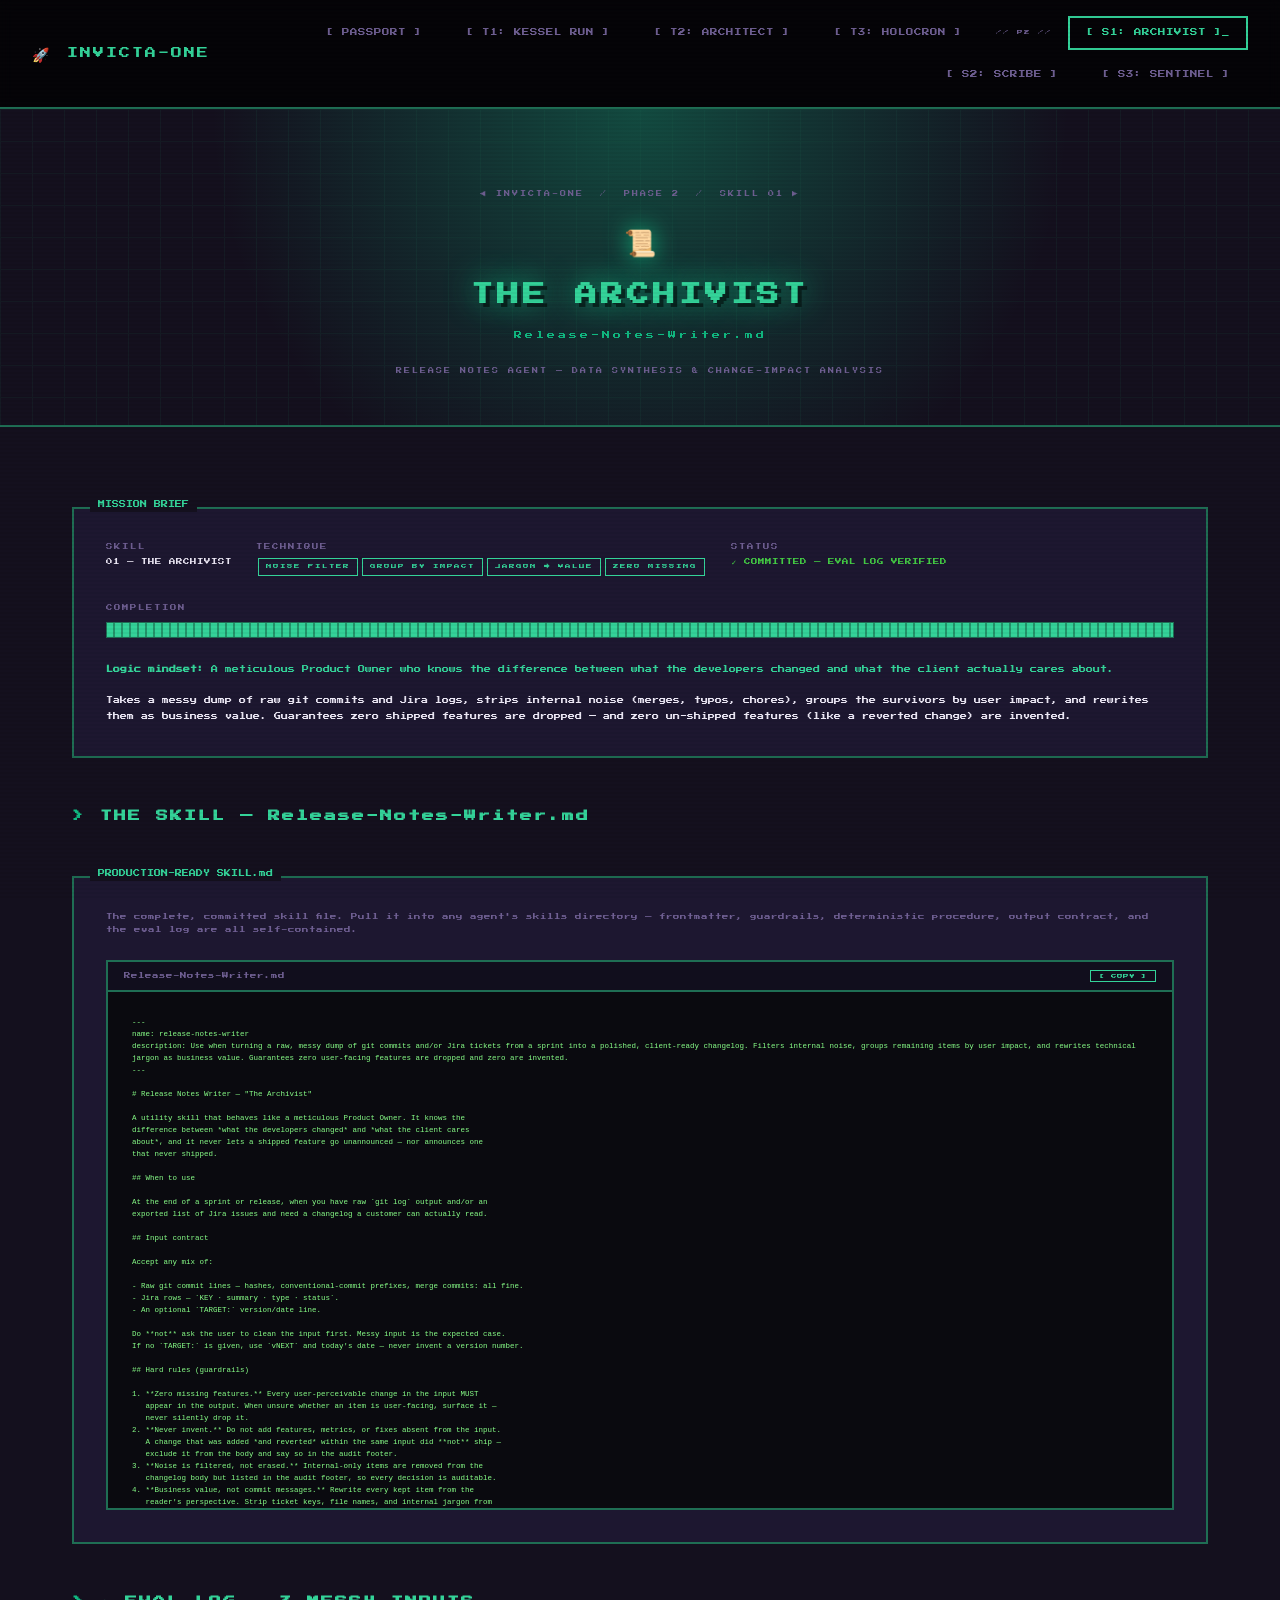
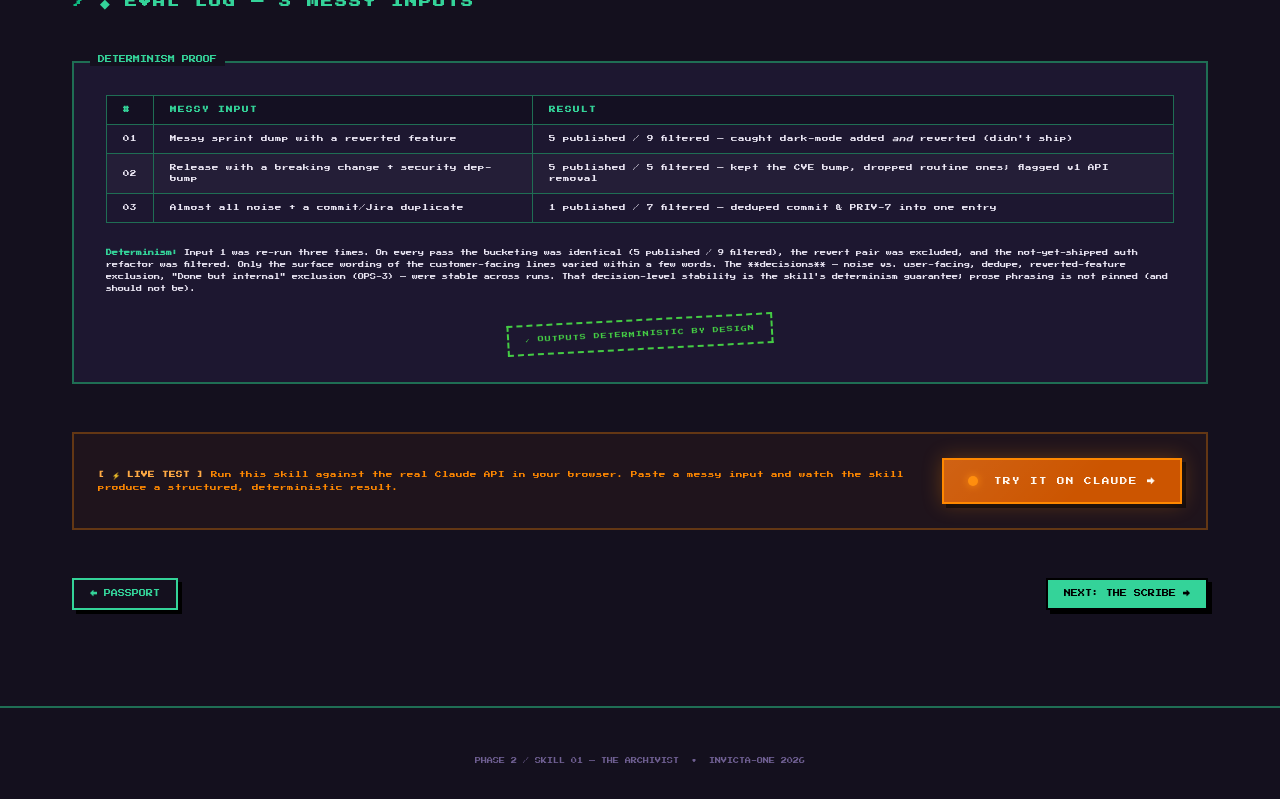
==== phase2-trial-1-archivist.html @ b3120574 "Add Phase 2 — The Agentic Shift (3 SKILL.md skills + site pages) Phase 2 deliverables: Release-Notes" ====
<!DOCTYPE html>
<html lang="en">
<head>
  <meta charset="UTF-8">
  <meta name="viewport" content="width=device-width, initial-scale=1.0">
  <title>Skill 01 — The Archivist | Invicta-One</title>
  <link rel="preconnect" href="https://fonts.googleapis.com">
  <link rel="preconnect" href="https://fonts.gstatic.com" crossorigin>
  <link href="https://fonts.googleapis.com/css2?family=Press+Start+2P&display=swap" rel="stylesheet">
  <link rel="stylesheet" href="css/base.css">
  <link rel="stylesheet" href="css/phase2.css">
  <link rel="stylesheet" href="css/try-it.css">
</head>
<body class="theme-archivist">

  <nav class="pixel-nav">
    <a class="nav-logo" href="index.html">
      <span class="logo-icon">🚀</span>
      <span>INVICTA-ONE</span>
    </a>
    <button class="nav-toggle" onclick="toggleNav()" aria-label="Menu">[ MENU ]</button>
    <ul class="nav-links" id="nav-links">
      <li><a href="index.html" class="nav-link" data-page="index">[ PASSPORT ]</a></li>
      <li><a href="trial-1-kessel-run.html" class="nav-link" data-page="kessel">[ T1: KESSEL RUN ]</a></li>
      <li><a href="trial-2-architect.html" class="nav-link" data-page="architect">[ T2: ARCHITECT ]</a></li>
      <li><a href="trial-3-holocron.html" class="nav-link" data-page="holocron">[ T3: HOLOCRON ]</a></li>
      <li class="nav-phase-sep">// P2 //</li>
      <li><a href="phase2-trial-1-archivist.html" class="nav-link" data-page="archivist">[ S1: ARCHIVIST ]</a></li>
      <li><a href="phase2-trial-2-scribe.html" class="nav-link" data-page="scribe">[ S2: SCRIBE ]</a></li>
      <li><a href="phase2-trial-3-sentinel.html" class="nav-link" data-page="sentinel">[ S3: SENTINEL ]</a></li>
    </ul>
  </nav>

  <!-- ── Hero ────────────────────────────────────────────── -->
  <div class="hero-phase2">
    <div class="hero-content">
      <p class="hero-meta" style="margin-bottom: var(--s2);">◀ INVICTA-ONE &nbsp;/&nbsp; PHASE 2 &nbsp;/&nbsp; SKILL 01 ▶</p>
      <span class="hero-emblem">📜</span>
      <h1 class="hero-title">THE ARCHIVIST</h1>
      <p class="hero-subtitle">Release-Notes-Writer.md</p>
      <p class="hero-meta" style="margin-top: var(--s3);">RELEASE NOTES AGENT — DATA SYNTHESIS & CHANGE-IMPACT ANALYSIS</p>
    </div>
  </div>

  <main class="page-wrapper">

    <!-- ── Mission Brief ──────────────────────────────────── -->
    <div class="content-section" data-label="MISSION BRIEF" data-animate>
      <div class="mission-meta">
        <div class="mission-meta-item">
          <span class="label">SKILL</span>
          <span class="value">01 — THE ARCHIVIST</span>
        </div>
        <div class="mission-meta-item">
          <span class="label">TECHNIQUE</span>
          <span class="value"><span class="skill-tag">NOISE FILTER</span><span class="skill-tag">GROUP BY IMPACT</span><span class="skill-tag">JARGON → VALUE</span><span class="skill-tag">ZERO MISSING</span></span>
        </div>
        <div class="mission-meta-item">
          <span class="label">STATUS</span>
          <span class="value" style="color: var(--color-success);">✓ COMMITTED — EVAL LOG VERIFIED</span>
        </div>
      </div>

      <div style="margin-top: var(--s3);">
        <div class="label" style="margin-bottom: var(--s1);">COMPLETION</div>
        <div class="progress-bar"><div class="progress-fill" style="--progress: 100%;"></div></div>
      </div>

      <p style="font-size: 0.7rem; color: var(--color-accent); margin-top: var(--s3); line-height: 2.2;">
        <strong>Logic mindset:</strong> A meticulous Product Owner who knows the difference between what the developers changed and what the client actually cares about.
      </p>
      <p style="font-size: 0.7rem; color: var(--color-text); margin-top: var(--s2); line-height: 2.2;">
        Takes a messy dump of raw git commits and Jira logs, strips internal noise (merges, typos, chores), groups the survivors by user impact, and rewrites them as business value. Guarantees zero shipped features are dropped — and zero un-shipped features (like a reverted change) are invented.
      </p>
    </div>

    <!-- ── The Skill ──────────────────────────────────────── -->
    <h2 class="section-title" data-animate>THE SKILL — Release-Notes-Writer.md</h2>

    <div class="content-section" data-label="PRODUCTION-READY SKILL.md" data-animate>
      <p style="font-size: 0.65rem; color: var(--color-dim); line-height: 2; margin-bottom: var(--s3);">
        The complete, committed skill file. Pull it into any agent's skills directory — frontmatter,
        guardrails, deterministic procedure, output contract, and the eval log are all self-contained.
      </p>
      <div class="code-block-header">
        <span>Release-Notes-Writer.md</span>
        <button class="copy-btn" onclick="copyCode('skill-archivist')">[ COPY ]</button>
      </div>
      <pre class="code-block" id="skill-archivist" style="max-height: 520px;">---
name: release-notes-writer
description: Use when turning a raw, messy dump of git commits and/or Jira tickets from a sprint into a polished, client-ready changelog. Filters internal noise, groups remaining items by user impact, and rewrites technical jargon as business value. Guarantees zero user-facing features are dropped and zero are invented.
---

# Release Notes Writer — &quot;The Archivist&quot;

A utility skill that behaves like a meticulous Product Owner. It knows the
difference between *what the developers changed* and *what the client cares
about*, and it never lets a shipped feature go unannounced — nor announces one
that never shipped.

## When to use

At the end of a sprint or release, when you have raw `git log` output and/or an
exported list of Jira issues and need a changelog a customer can actually read.

## Input contract

Accept any mix of:

- Raw git commit lines — hashes, conventional-commit prefixes, merge commits: all fine.
- Jira rows — `KEY · summary · type · status`.
- An optional `TARGET:` version/date line.

Do **not** ask the user to clean the input first. Messy input is the expected case.
If no `TARGET:` is given, use `vNEXT` and today&#x27;s date — never invent a version number.

## Hard rules (guardrails)

1. **Zero missing features.** Every user-perceivable change in the input MUST
   appear in the output. When unsure whether an item is user-facing, surface it —
   never silently drop it.
2. **Never invent.** Do not add features, metrics, or fixes absent from the input.
   A change that was added *and reverted* within the same input did **not** ship —
   exclude it from the body and say so in the audit footer.
3. **Noise is filtered, not erased.** Internal-only items are removed from the
   changelog body but listed in the audit footer, so every decision is auditable.
4. **Business value, not commit messages.** Rewrite every kept item from the
   reader&#x27;s perspective. Strip ticket keys, file names, and internal jargon from
   the customer-facing lines.

## Noise filter (remove from changelog body)

- Merge commits (`Merge branch…`, `Merge pull request…`)
- Typo / comment / formatting / lint / style-only changes
- `chore`, `ci`, `build`, and `test`-only commits with no user-facing effect
- Dependency bumps — **unless** the bump is a security fix (then keep under Security)
- WIP, &quot;address review comments&quot;, version bumps
- Revert pairs that cancel out within the same input (drop both)
- Jira items **not** in a Done / Resolved / Closed state (not shipped yet)
- Internal refactors / migrations with no behavior change the user can perceive

## Procedure (deterministic)

1. Normalize each input line into one candidate item.
2. Label each candidate `NOISE` or `USER-FACING` using the noise filter.
   Tie-breaker: ambiguous → `USER-FACING`.
3. De-duplicate items describing the same change (e.g. a commit and its Jira ticket).
4. Bucket `USER-FACING` items into the buckets below, **emitting only buckets that have content**, in this order:
   - `### 🚀 New` — new capabilities
   - `### ✨ Improved` — enhancements / performance
   - `### 🐛 Fixed` — bugs a user could hit
   - `### 🔒 Security` — security-relevant changes
   - `### ⚠️ Breaking &amp; Deprecations` — anything requiring user action
5. Rewrite each item benefit-first, one line, no internal identifiers.
6. Emit the changelog, then the audit footer.

## Output format

```
## &lt;version&gt; — &lt;date&gt;

### 🚀 New
- &lt;benefit-first line&gt;

### ✨ Improved
- &lt;benefit-first line&gt;

&lt;only the buckets that have items&gt;

---
Audit: &lt;K&gt; user-facing items published · &lt;N&gt; internal items filtered.
Filtered: &lt;short labels&gt;. &lt;dedupe / reverted-feature notes&gt;
```

---

## Eval Log

Tested against 3 separate, messy inputs. Outputs below are real runs of this skill.

### Input 1 — typical messy sprint (with a reverted feature trap)

```
TARGET: v2.4.0 — 2026-06-26
a1b2c3 feat: add CSV export to invoice list (INV-204)
d4e5f6 Merge branch &#x27;main&#x27; into feature/csv-export
99aa11 fix typo in readme
22bb33 fix: invoice list crashed when customer name had emoji (INV-219)
44cc55 chore: bump eslint 8.1-&gt;8.2
66dd77 perf: invoice list query N+1 removed, ~3x faster on 10k rows (INV-230)
88ee99 wip
aabbcc feat: dark mode for dashboard (INV-241)
ddeeff revert: dark mode for dashboard (INV-241)
112233 security: patch XSS in comment field (SEC-12)
445566 style: run prettier
778899 docs: update contributing guide
INV-250 · Add Portuguese (pt-PT) localization · Story · Done
INV-251 · Refactor auth module · Task · In Progress
```

**Output 1**

```
## v2.4.0 — 2026-06-26

### 🚀 New
- Export your invoice list to CSV.
- The app is now available in Portuguese (Portugal).

### ✨ Improved
- The invoice list loads roughly 3× faster on large accounts.

### 🐛 Fixed
- Fixed a crash when a customer&#x27;s name contained emoji.

### 🔒 Security
- Closed a cross-site-scripting vulnerability in the comment field.

---
Audit: 5 user-facing items published · 9 internal items filtered.
Filtered: merge commit, readme typo, eslint bump, wip, prettier, docs, auth refactor (not yet shipped). Note: &quot;dark mode&quot; was added (aabbcc) then reverted (ddeeff) in the same window — it did not ship, so it is intentionally not announced.
```

### Input 2 — release with a breaking change and a security dep-bump

```
TARGET: v3.0.0 — 2026-06-26
- fix: don&#x27;t send duplicate welcome emails (GROW-88)
- Merge pull request #412 from acme/hotfix
- chore: update copyright year
- feat: bulk-archive for old projects (PM-12)
- fix: timezone wrong on exported reports for users in UTC+13 (RPT-9)
- refactor: extract PdfBuilder class
- feat!: remove legacy v1 API (BREAK-3)
- bump lodash 4.17.20 -&gt; 4.17.21 (CVE-2021-23337 prototype pollution)
- test: add coverage for PdfBuilder
- ci: cache node_modules
```

**Output 2**

```
## v3.0.0 — 2026-06-26

### 🚀 New
- Bulk-archive old projects in a single action.

### 🐛 Fixed
- Welcome emails are no longer sent twice.
- Exported reports now show the correct time for users in far-eastern time zones (UTC+13).

### 🔒 Security
- Updated a third-party library to remove a known prototype-pollution vulnerability.

### ⚠️ Breaking &amp; Deprecations
- The legacy v1 API has been removed. Migrate to v2 before upgrading.

---
Audit: 5 user-facing items published · 5 internal items filtered.
Filtered: merge PR, copyright bump, PdfBuilder refactor, PdfBuilder tests, CI cache. Note: the lodash bump is kept because it carries a CVE; routine bumps would be filtered.
```

### Input 3 — adversarial: almost all noise, one buried feature, a commit/Jira duplicate

```
TARGET: (none)
e1 Merge branch &#x27;develop&#x27;
e2 chore: tidy imports
e3 fix: typo in error message
e4 style: reformat with black
e5 feat: customers can now download their data as a GDPR export (PRIV-7)
e6 ci: bump runner image
e7 docs: add architecture diagram
PRIV-7 · Self-service GDPR data export · Story · Done
OPS-3  · Migrate logging to new vendor · Task · Done
```

**Output 3**

```
## vNEXT — 2026-06-26

### 🚀 New
- Download a complete export of your personal data (GDPR self-service).

---
Audit: 1 user-facing item published · 7 internal items filtered.
Filtered: merge, tidy imports, typo, black reformat, CI runner bump, docs diagram, logging-vendor migration (internal-only, even though Done). Note: commit e5 and Jira PRIV-7 describe the same change — merged into one entry.
```

### Determinism check

Input 1 was re-run three times. On every pass the bucketing was identical
(5 published / 9 filtered), the revert pair was excluded, and the not-yet-shipped
auth refactor was filtered. Only the surface wording of the customer-facing lines
varied within a few words. The **decisions** — noise vs. user-facing, dedupe,
reverted-feature exclusion, &quot;Done but internal&quot; exclusion (OPS-3) — were stable
across runs. That decision-level stability is the skill&#x27;s determinism guarantee;
prose phrasing is not pinned (and should not be).
</pre>
    </div>

    <!-- ── Eval Log Summary ───────────────────────────────── -->
    <h2 class="section-title" data-animate>◆ EVAL LOG — 3 MESSY INPUTS</h2>

    <div class="content-section" data-label="DETERMINISM PROOF" data-animate>
      <table class="pixel-table" id="eval-table-archivist">
        <thead>
          <tr><th>#</th><th>MESSY INPUT</th><th>RESULT</th></tr>
        </thead>
        <tbody>
          <tr><td>01</td><td>Messy sprint dump with a reverted feature</td><td>5 published / 9 filtered — caught dark-mode added <em>and</em> reverted (didn't ship)</td></tr>
          <tr><td>02</td><td>Release with a breaking change + security dep-bump</td><td>5 published / 5 filtered — kept the CVE bump, dropped routine ones; flagged v1 API removal</td></tr>
          <tr><td>03</td><td>Almost all noise + a commit/Jira duplicate</td><td>1 published / 7 filtered — deduped commit & PRIV-7 into one entry</td></tr>
        </tbody>
      </table>
      <p style="font-size: 0.6rem; color: var(--color-text); line-height: 2; margin-top: var(--s3);">
        <strong style="color: var(--color-accent);">Determinism:</strong> Input 1 was re-run three times. On every pass the bucketing was identical (5 published / 9 filtered), the revert pair was excluded, and the not-yet-shipped auth refactor was filtered. Only the surface wording of the customer-facing lines varied within a few words. The **decisions** — noise vs. user-facing, dedupe, reverted-feature exclusion, "Done but internal" exclusion (OPS-3) — were stable across runs. That decision-level stability is the skill's determinism guarantee; prose phrasing is not pinned (and should not be).
      </p>
      <div style="text-align: center; margin-top: var(--s3);">
        <span class="det-stamp">✓ OUTPUTS DETERMINISTIC BY DESIGN</span>
      </div>
    </div>

    <!-- ── Try It ─────────────────────────────────────────── -->
    <div class="try-it-banner" data-animate>
      <div class="try-it-banner-text">
        <strong>[ ⚡ LIVE TEST ]</strong> Run this skill against the real Claude API in your browser.
        Paste a messy input and watch the skill produce a structured, deterministic result.
      </div>
      <button class="try-it-btn" onclick="TryIt.open(SKILL_CONFIG)">
        <span class="claude-dot"></span> TRY IT ON CLAUDE →
      </button>
    </div>

    <!-- ── Back / Forward nav ─────────────────────────────── -->
    <div style="display: flex; justify-content: space-between; align-items: center; margin-top: var(--s5); flex-wrap: wrap; gap: var(--s2);" data-animate>
      <a href="index.html" class="pixel-btn" style="background: transparent; color: var(--color-accent); border-color: var(--color-accent);">← PASSPORT</a>
      <a href="phase2-trial-2-scribe.html" class="pixel-btn">NEXT: THE SCRIBE →</a>
    </div>

  </main>

  <footer class="pixel-footer">
    <p>PHASE 2 / SKILL 01 — THE ARCHIVIST &nbsp;•&nbsp; INVICTA-ONE 2026</p>
  </footer>

  <script src="js/nav.js"></script>
  <script src="js/animations.js"></script>
  <script src="js/try-it.js"></script>
  <script>
    var _raw = document.getElementById('skill-archivist').textContent;
    var SKILL_CONFIG = {
      name: 'THE ARCHIVIST',
      color: '#34d399',
      systemPrompt: _raw.split('## Eval Log')[0].trim(),
      inputLabel: 'PASTE A MESSY GIT/JIRA DUMP TO TURN INTO A CHANGELOG',
      inputPlaceholder: "a1b2c3 feat: add CSV export (INV-204)\nd4e5f6 Merge branch main\n99aa11 fix typo...",
      sampleInput: "TARGET: v1.2.0\nfeat: add CSV export to invoice list (INV-204)\nMerge branch 'main'\nfix typo in readme\nperf: invoice list 3x faster on 10k rows (INV-230)\nwip\nsecurity: patch XSS in comment field (SEC-12)\nchore: bump eslint"
    };
  </script>
</body>
</html>
---- css/base.css ----
/* ============================================================
   INVICTA-ONE — BASE.CSS
   Shared tokens, utilities, navigation, global animations
   ============================================================ */

@import url('https://fonts.googleapis.com/css2?family=Press+Start+2P&display=swap');

/* ── Reset ─────────────────────────────────────────────────── */
*, *::before, *::after {
  box-sizing: border-box;
  margin: 0;
  padding: 0;
}

html {
  font-size: clamp(7px, 0.85vw, 10px);
  scroll-behavior: smooth;
}

body {
  font-family: 'Press Start 2P', monospace;
  background-color: var(--color-bg);
  color: var(--color-text);
  min-height: 100vh;
  line-height: 1.8;
  image-rendering: pixelated;
}

/* ── Design Tokens (overridden per theme) ───────────────────── */
:root {
  --font-pixel: 'Press Start 2P', monospace;

  /* Spacing */
  --s1: 8px;
  --s2: 16px;
  --s3: 24px;
  --s4: 32px;
  --s5: 48px;
  --s6: 64px;

  /* Defaults (passport theme overrides these) */
  --color-bg:      #0d1b3e;
  --color-primary: #c9a84c;
  --color-accent:  #e8c96d;
  --color-surface: #0f2050;
  --color-border:  #c9a84c;
  --color-text:    #f5e6c8;
  --color-dim:     #7a6a40;
  --color-danger:  #ff4444;
  --color-success: #44cc44;
  --color-warn:    #ffaa00;
}

/* ── Scanline CRT overlay ───────────────────────────────────── */
body::after {
  content: '';
  position: fixed;
  inset: 0;
  background: repeating-linear-gradient(
    0deg,
    transparent,
    transparent 2px,
    rgba(0, 0, 0, 0.04) 2px,
    rgba(0, 0, 0, 0.04) 4px
  );
  pointer-events: none;
  z-index: 9999;
}

/* ── Navigation ─────────────────────────────────────────────── */
.pixel-nav {
  position: sticky;
  top: 0;
  z-index: 100;
  background: rgba(0, 0, 0, 0.75);
  backdrop-filter: blur(6px);
  -webkit-backdrop-filter: blur(6px);
  border-bottom: 2px solid var(--color-border);
  padding: var(--s2) var(--s4);
  display: flex;
  align-items: center;
  gap: var(--s4);
  flex-wrap: wrap;
}

.nav-logo {
  display: flex;
  align-items: center;
  gap: var(--s2);
  text-decoration: none;
  color: var(--color-accent);
  font-size: 1.1rem;
  letter-spacing: 2px;
  white-space: nowrap;
}

.nav-logo .logo-icon {
  font-size: 1.4rem;
}

.nav-links {
  display: flex;
  list-style: none;
  gap: var(--s1);
  flex-wrap: wrap;
  flex: 1;
  justify-content: flex-end;
}

.nav-links li a {
  font-family: var(--font-pixel);
  font-size: 0.75rem;
  color: var(--color-dim);
  text-decoration: none;
  padding: var(--s1) var(--s2);
  border: 2px solid transparent;
  display: inline-block;
  transition: color 0.1s, border-color 0.1s;
  white-space: nowrap;
}

.nav-links li a:hover {
  color: var(--color-text);
  border-color: var(--color-border);
}

.nav-links li a.active {
  color: var(--color-accent);
  border-color: var(--color-accent);
}

.nav-links li a.active::after {
  content: '_';
  animation: blink 1s step-end infinite;
}

/* Phase divider in nav (shared so Phase 1 pages style it too) */
.nav-phase-sep {
  align-self: center;
  font-size: 0.55rem;
  color: var(--color-dim);
  padding: 0 var(--s1);
  letter-spacing: 1px;
  list-style: none;
}
@media (max-width: 768px) { .nav-phase-sep { display: none; } }

.nav-toggle {
  display: none;
  font-family: var(--font-pixel);
  font-size: 0.75rem;
  background: transparent;
  color: var(--color-accent);
  border: 2px solid var(--color-accent);
  padding: var(--s1) var(--s2);
  cursor: pointer;
  margin-left: auto;
}

/* Mobile nav */
@media (max-width: 768px) {
  .pixel-nav {
    padding: var(--s2);
  }

  .nav-toggle {
    display: block;
  }

  .nav-links {
    display: none;
    width: 100%;
    flex-direction: column;
    gap: 0;
    max-height: 0;
    overflow: hidden;
    transition: max-height 0.3s steps(5, end);
  }

  .nav-links.open {
    display: flex;
    max-height: 300px;
  }

  .nav-links li a {
    width: 100%;
    padding: var(--s2);
    border-bottom: 1px solid var(--color-border);
  }
}

/* ── Layout ─────────────────────────────────────────────────── */
.page-wrapper {
  max-width: 1200px;
  margin: 0 auto;
  padding: var(--s4);
}

.content-section {
  margin: var(--s5) 0;
  padding: var(--s4);
  background: var(--color-surface);
  border: 2px solid var(--color-border);
  position: relative;
}

.content-section::before {
  content: attr(data-label);
  position: absolute;
  top: -1.4em;
  left: var(--s2);
  font-size: 0.7rem;
  color: var(--color-accent);
  background: var(--color-bg);
  padding: 0 var(--s1);
}

.two-col {
  display: grid;
  grid-template-columns: 1fr 1fr;
  gap: var(--s4);
}

@media (max-width: 768px) {
  .two-col {
    grid-template-columns: 1fr;
  }

  .page-wrapper {
    padding: var(--s2);
  }
}

/* ── Typography helpers ─────────────────────────────────────── */
.section-title {
  font-size: 1.2rem;
  color: var(--color-accent);
  margin-bottom: var(--s3);
  letter-spacing: 2px;
}

.section-title::before {
  content: '> ';
  color: var(--color-primary);
}

.label {
  font-size: 0.65rem;
  color: var(--color-dim);
  letter-spacing: 1px;
  text-transform: uppercase;
}

/* ── Pixel Buttons ──────────────────────────────────────────── */
.pixel-btn {
  font-family: var(--font-pixel);
  font-size: 0.7rem;
  padding: var(--s1) var(--s2);
  background: var(--color-accent);
  color: #000;
  border: 2px solid #000;
  cursor: pointer;
  box-shadow: 4px 4px 0 #000;
  transition: box-shadow 0.1s, transform 0.1s;
  display: inline-block;
  text-decoration: none;
}

.pixel-btn:hover {
  box-shadow: 2px 2px 0 #000;
  transform: translate(2px, 2px);
}

.pixel-btn:active {
  box-shadow: 0 0 0 #000;
  transform: translate(4px, 4px);
}

/* ── Badge chips ────────────────────────────────────────────── */
.badge {
  display: inline-block;
  font-size: 0.6rem;
  padding: 2px 6px;
  border: 1px solid currentColor;
  white-space: nowrap;
}

.badge-positive  { color: var(--color-success); border-color: var(--color-success); }
.badge-negative  { color: var(--color-danger);  border-color: var(--color-danger);  }
.badge-neutral   { color: var(--color-warn);    border-color: var(--color-warn);    }
.badge-critical  { color: var(--color-danger);  background: rgba(255,68,68,0.15); }
.badge-high      { color: var(--color-warn);    background: rgba(255,170,0,0.15);  }
.badge-medium    { color: #88ccff;              border-color: #88ccff;              }
.badge-low       { color: var(--color-dim);     border-color: var(--color-dim);     }

/* ── Tables ─────────────────────────────────────────────────── */
.pixel-table {
  width: 100%;
  border-collapse: collapse;
  font-size: 0.65rem;
  overflow-x: auto;
  display: block;
}

.pixel-table th,
.pixel-table td {
  padding: var(--s1) var(--s2);
  border: 1px solid var(--color-border);
  text-align: left;
  vertical-align: middle;
}

.pixel-table th {
  color: var(--color-accent);
  background: rgba(0,0,0,0.3);
  letter-spacing: 1px;
}

.pixel-table tbody tr {
  opacity: 0;
  transform: translateX(-8px);
  transition: opacity 0.3s, transform 0.3s;
}

.pixel-table tbody tr.is-visible {
  opacity: 1;
  transform: translateX(0);
}

.pixel-table tbody tr:nth-child(even) {
  background: rgba(255,255,255,0.03);
}

.pixel-table tbody tr:hover {
  background: rgba(255,255,255,0.06);
}

/* ── Code blocks ────────────────────────────────────────────── */
.code-block {
  background: #0a0a0f;
  border: 2px solid var(--color-border);
  padding: var(--s3);
  font-family: 'Courier New', monospace;
  font-size: 0.75rem;
  color: #88ff88;
  white-space: pre-wrap;
  word-break: break-word;
  line-height: 1.6;
  position: relative;
  max-height: 400px;
  overflow-y: auto;
}

.code-block-header {
  display: flex;
  align-items: center;
  justify-content: space-between;
  padding: var(--s1) var(--s2);
  background: rgba(0,0,0,0.4);
  border: 2px solid var(--color-border);
  border-bottom: none;
  font-size: 0.65rem;
  color: var(--color-dim);
}

.copy-btn {
  font-family: var(--font-pixel);
  font-size: 0.55rem;
  background: transparent;
  color: var(--color-accent);
  border: 1px solid var(--color-accent);
  padding: 2px 8px;
  cursor: pointer;
  transition: background 0.1s;
}

.copy-btn:hover {
  background: var(--color-accent);
  color: #000;
}

/* ── Progress bar ───────────────────────────────────────────── */
.progress-bar {
  background: rgba(255,255,255,0.1);
  border: 1px solid var(--color-border);
  height: 16px;
  position: relative;
  overflow: hidden;
}

.progress-fill {
  height: 100%;
  background: var(--color-accent);
  width: var(--progress, 0%);
  transition: width 1s steps(10, end);
  position: relative;
}

.progress-fill::after {
  content: '';
  position: absolute;
  inset: 0;
  background: repeating-linear-gradient(
    90deg,
    transparent,
    transparent 6px,
    rgba(0,0,0,0.3) 6px,
    rgba(0,0,0,0.3) 8px
  );
}

/* ── Scroll-reveal base ─────────────────────────────────────── */
[data-animate] {
  opacity: 0;
  transform: translateY(16px);
  transition: opacity 0.4s ease, transform 0.4s ease;
}

[data-animate].is-visible {
  opacity: 1;
  transform: translateY(0);
}

/* ── Pixel hero title ───────────────────────────────────────── */
.hero-title {
  font-size: clamp(1.2rem, 3vw, 2.2rem);
  color: var(--color-accent);
  letter-spacing: 4px;
  text-shadow:
    4px 4px 0 rgba(0,0,0,0.5),
    0 0 30px var(--color-primary);
  line-height: 1.5;
}

.hero-subtitle {
  font-size: 0.8rem;
  color: var(--color-primary);
  letter-spacing: 3px;
  margin-top: var(--s2);
}

.hero-meta {
  font-size: 0.6rem;
  color: var(--color-dim);
  letter-spacing: 2px;
  margin-top: var(--s2);
}

/* ── Terminal log ───────────────────────────────────────────── */
.terminal-log {
  background: #050510;
  border: 2px solid var(--color-border);
  padding: var(--s3);
  font-family: 'Courier New', monospace;
  font-size: 0.75rem;
}

.log-entry {
  color: #88ff88;
  padding: 4px 0;
  opacity: 0;
  animation: log-appear 0.3s ease forwards;
}

.log-entry::before {
  content: '> ';
  color: var(--color-accent);
}

.log-entry:nth-child(1) { animation-delay: 0.3s; }
.log-entry:nth-child(2) { animation-delay: 0.6s; }
.log-entry:nth-child(3) { animation-delay: 0.9s; }
.log-entry:nth-child(4) { animation-delay: 1.2s; }
.log-entry:nth-child(5) { animation-delay: 1.5s; }

.cursor-blink {
  display: inline-block;
  width: 10px;
  height: 1em;
  background: var(--color-accent);
  animation: blink 1s step-end infinite;
  vertical-align: text-bottom;
}

/* ── Mission status row ─────────────────────────────────────── */
.mission-meta {
  display: flex;
  flex-wrap: wrap;
  gap: var(--s3);
  font-size: 0.65rem;
}

.mission-meta-item {
  display: flex;
  flex-direction: column;
  gap: 4px;
}

.mission-meta-item .label { color: var(--color-dim); }
.mission-meta-item .value { color: var(--color-text); }

/* ── Stat counter ───────────────────────────────────────────── */
.stat-card {
  text-align: center;
  padding: var(--s3);
  border: 2px solid var(--color-border);
  background: rgba(0,0,0,0.2);
}

.stat-number {
  font-size: 2rem;
  color: var(--color-accent);
  display: block;
  margin-bottom: var(--s1);
}

.stat-label {
  font-size: 0.6rem;
  color: var(--color-dim);
  line-height: 1.6;
}

/* ── Dual panel toggle ──────────────────────────────────────── */
.panel-tabs {
  display: flex;
  gap: 0;
  margin-bottom: 0;
}

.panel-tab {
  font-family: var(--font-pixel);
  font-size: 0.6rem;
  padding: var(--s1) var(--s2);
  background: transparent;
  color: var(--color-dim);
  border: 2px solid var(--color-border);
  border-bottom: none;
  cursor: pointer;
  transition: color 0.1s, background 0.1s;
}

.panel-tab.active {
  color: var(--color-accent);
  background: var(--color-surface);
}

.panel-content {
  display: none;
  padding: var(--s3);
  border: 2px solid var(--color-border);
  background: var(--color-surface);
  font-size: 0.7rem;
  line-height: 2;
}

.panel-content.active {
  display: block;
}

/* ── Global keyframes ───────────────────────────────────────── */
@keyframes blink {
  50% { opacity: 0; }
}

@keyframes float {
  0%, 100% { transform: translateY(0px); }
  50%       { transform: translateY(-8px); }
}

@keyframes pixel-fade-in {
  from { opacity: 0; transform: translateY(16px); }
  to   { opacity: 1; transform: translateY(0); }
}

@keyframes log-appear {
  from { opacity: 0; transform: translateX(-8px); }
  to   { opacity: 1; transform: translateX(0); }
}

@keyframes pulse-glow {
  from { box-shadow: 0 0 8px var(--color-accent); }
  to   { box-shadow: 0 0 24px var(--color-accent), 0 0 48px var(--color-primary); }
}

@keyframes spin {
  from { transform: rotate(0deg); }
  to   { transform: rotate(360deg); }
}

@keyframes shimmer {
  0%   { background-position: -200% 0; }
  100% { background-position:  200% 0; }
}

/* ── Footer ─────────────────────────────────────────────────── */
.pixel-footer {
  text-align: center;
  padding: var(--s5) var(--s4) var(--s4);
  font-size: 0.6rem;
  color: var(--color-dim);
  border-top: 2px solid var(--color-border);
  margin-top: var(--s6);
}

.pixel-footer a {
  color: var(--color-accent);
  text-decoration: none;
}

/* ── Tooltip ────────────────────────────────────────────────── */
.tooltip-wrapper {
  position: relative;
  cursor: pointer;
}

.tooltip-content {
  display: none;
  position: absolute;
  bottom: calc(100% + 8px);
  left: 50%;
  transform: translateX(-50%);
  background: #0a0a1a;
  border: 2px solid var(--color-accent);
  padding: var(--s2);
  font-size: 0.6rem;
  min-width: 200px;
  max-width: 320px;
  z-index: 200;
  line-height: 1.8;
  color: var(--color-text);
  box-shadow: 4px 4px 0 rgba(0,0,0,0.5);
}

.tooltip-wrapper:hover .tooltip-content {
  display: block;
}
---- css/phase2.css ----
/* ============================================================
   INVICTA-ONE — PHASE2.CSS
   Shared theme for Phase 2 skill pages (The Agentic Shift).
   Purple-forward VTP base + per-skill accent variant.
   Applied via a body theme class: .theme-archivist / .theme-scribe / .theme-sentinel
   ============================================================ */

/* ── Phase 2 shared palette (overrides base :root defaults) ── */
body[class*="theme-"] {
  --color-bg:      #14101e;
  --color-surface: #1d1730;
  --color-text:    #ece8f5;
  --color-dim:     #6f5f92;
  --color-primary: #8b5cf6;
  --color-accent:  #b794f6;
  --color-border:  #3a2f55;
}

/* ── Per-skill accents (source order: after shared block) ──── */
body.theme-archivist { --color-primary: #10b981; --color-accent: #34d399; --color-border: #1f6e54; }
body.theme-scribe    { --color-primary: #3b82f6; --color-accent: #60a5fa; --color-border: #2a4f8a; }
body.theme-sentinel  { --color-primary: #ef4444; --color-accent: #fb7185; --color-border: #7a2f3a; }

/* ── Hero ───────────────────────────────────────────────────── */
.hero-phase2 {
  position: relative;
  padding: var(--s6) var(--s4) var(--s5);
  text-align: center;
  overflow: hidden;
  border-bottom: 2px solid var(--color-border);
  background:
    radial-gradient(circle at 50% 0%, color-mix(in srgb, var(--color-primary) 35%, transparent), transparent 60%),
    var(--color-bg);
}

/* faint pixel grid behind the hero */
.hero-phase2::before {
  content: '';
  position: absolute;
  inset: 0;
  background-image:
    linear-gradient(var(--color-border) 1px, transparent 1px),
    linear-gradient(90deg, var(--color-border) 1px, transparent 1px);
  background-size: 32px 32px;
  opacity: 0.12;
  pointer-events: none;
}

.hero-phase2 .hero-content { position: relative; z-index: 1; }

.hero-phase2 .hero-emblem {
  font-size: 2.6rem;
  display: block;
  margin-bottom: var(--s2);
  filter: drop-shadow(0 0 12px var(--color-primary));
}

/* ── Skill tags (technique chips) ───────────────────────────── */
.skill-tag {
  display: inline-block;
  font-size: 0.55rem;
  padding: 3px 7px;
  margin: 2px;
  color: var(--color-accent);
  border: 1px solid var(--color-accent);
  letter-spacing: 1px;
  white-space: nowrap;
}

/* ── Verdict badges (Code Sentinel eval summary) ────────────── */
.verdict-badge {
  display: inline-block;
  font-size: 0.55rem;
  padding: 3px 7px;
  border: 1px solid currentColor;
  white-space: nowrap;
}
.verdict-approve  { color: var(--color-success); border-color: var(--color-success); }
.verdict-changes  { color: var(--color-warn);    border-color: var(--color-warn);    }
.verdict-block    { color: var(--color-danger);  border-color: var(--color-danger);  background: rgba(255,68,68,0.12); }

/* ── "Deterministic" stamp ──────────────────────────────────── */
.det-stamp {
  display: inline-block;
  border: 2px dashed var(--color-success);
  color: var(--color-success);
  padding: var(--s1) var(--s2);
  font-size: 0.6rem;
  letter-spacing: 1px;
  transform: rotate(-3deg);
}
---- css/try-it.css ----
/* ============================================================
   INVICTA-ONE — TRY-IT.CSS
   Claude API live test modal — pixel art style
   ============================================================ */

/* ── Trigger button ─────────────────────────────────────────── */
.try-it-btn {
  display: inline-flex;
  align-items: center;
  gap: var(--s2);
  font-family: var(--font-pixel);
  font-size: 0.75rem;
  padding: var(--s2) var(--s3);
  background: #cc5500;
  color: #fff8f0;
  border: 2px solid #ff8800;
  cursor: pointer;
  box-shadow: 4px 4px 0 rgba(0,0,0,0.5), 0 0 20px rgba(255,136,0,0.3);
  transition: box-shadow 0.1s, transform 0.1s, background 0.1s;
  text-decoration: none;
  letter-spacing: 1px;
  position: relative;
  overflow: hidden;
}

.try-it-btn::before {
  content: '';
  position: absolute;
  inset: 0;
  background: linear-gradient(135deg, rgba(255,255,255,0.08) 0%, transparent 60%);
}

.try-it-btn:hover {
  background: #e06000;
  box-shadow: 2px 2px 0 rgba(0,0,0,0.5), 0 0 30px rgba(255,136,0,0.5);
  transform: translate(2px, 2px);
}

.try-it-btn:active {
  box-shadow: 0 0 0 rgba(0,0,0,0.5);
  transform: translate(4px, 4px);
}

.try-it-btn .claude-dot {
  width: 10px;
  height: 10px;
  background: #ff8800;
  border-radius: 50%;
  box-shadow: 0 0 8px #ff8800;
  animation: claude-pulse 2s ease-in-out infinite;
  flex-shrink: 0;
}

@keyframes claude-pulse {
  0%, 100% { box-shadow: 0 0 4px #ff8800; }
  50%       { box-shadow: 0 0 14px #ffaa44, 0 0 28px rgba(255,136,0,0.4); }
}

/* ── Modal overlay ──────────────────────────────────────────── */
.try-it-overlay {
  display: none;
  position: fixed;
  inset: 0;
  background: rgba(0, 0, 0, 0.85);
  z-index: 1000;
  align-items: center;
  justify-content: center;
  padding: var(--s3);
  backdrop-filter: blur(4px);
}

.try-it-overlay.open {
  display: flex;
}

/* ── Modal panel ────────────────────────────────────────────── */
.try-it-modal {
  background: #0a0a14;
  border: 2px solid var(--try-color, #ff8800);
  box-shadow:
    0 0 40px rgba(255,136,0,0.2),
    0 0 80px rgba(0,0,0,0.8),
    inset 0 0 40px rgba(0,0,0,0.5);
  width: 100%;
  max-width: 760px;
  max-height: 90vh;
  overflow-y: auto;
  display: flex;
  flex-direction: column;
  position: relative;
}

/* ── Modal header ───────────────────────────────────────────── */
.try-it-header {
  display: flex;
  align-items: center;
  justify-content: space-between;
  padding: var(--s2) var(--s3);
  background: rgba(255,136,0,0.08);
  border-bottom: 2px solid var(--try-color, #ff8800);
  flex-shrink: 0;
}

.try-it-header-left {
  display: flex;
  align-items: center;
  gap: var(--s2);
}

.claude-logo-badge {
  display: inline-flex;
  align-items: center;
  gap: 6px;
  font-size: 0.6rem;
  padding: 3px 8px;
  background: #cc5500;
  border: 1px solid #ff8800;
  color: #fff8f0;
  letter-spacing: 1px;
}

.claude-logo-badge::before {
  content: '◆';
  color: #ff8800;
}

.try-it-title {
  font-size: 0.75rem;
  color: var(--try-color, #ff8800);
  letter-spacing: 2px;
}

.try-it-close {
  font-family: var(--font-pixel);
  font-size: 0.65rem;
  background: transparent;
  color: #888;
  border: 1px solid #444;
  padding: 4px 10px;
  cursor: pointer;
  transition: color 0.1s, border-color 0.1s;
}

.try-it-close:hover {
  color: #fff;
  border-color: #fff;
}

/* ── Modal body ─────────────────────────────────────────────── */
.try-it-body {
  padding: var(--s3);
  display: flex;
  flex-direction: column;
  gap: var(--s3);
  flex: 1;
}

/* ── API Key section ────────────────────────────────────────── */
.apikey-section {
  background: rgba(255,136,0,0.05);
  border: 1px solid rgba(255,136,0,0.3);
  padding: var(--s2) var(--s3);
}

.apikey-section.has-key {
  border-color: rgba(68,204,68,0.3);
  background: rgba(68,204,68,0.04);
}

.apikey-row {
  display: flex;
  gap: var(--s2);
  align-items: center;
  flex-wrap: wrap;
}

.apikey-label {
  font-size: 0.6rem;
  color: #ff8800;
  white-space: nowrap;
}

.apikey-label.set { color: #44cc44; }

.apikey-input {
  flex: 1;
  font-family: 'Courier New', monospace;
  font-size: 0.75rem;
  background: #050510;
  border: 1px solid #444;
  color: #88ccff;
  padding: 6px var(--s2);
  min-width: 180px;
  outline: none;
}

.apikey-input:focus {
  border-color: #ff8800;
}

.apikey-save-btn {
  font-family: var(--font-pixel);
  font-size: 0.55rem;
  background: #cc5500;
  color: #fff;
  border: 1px solid #ff8800;
  padding: 6px 12px;
  cursor: pointer;
  white-space: nowrap;
  transition: background 0.1s;
}

.apikey-save-btn:hover { background: #e06000; }

.apikey-status {
  font-size: 0.55rem;
  color: #44cc44;
  white-space: nowrap;
}

.apikey-hint {
  font-size: 0.55rem;
  color: #666;
  margin-top: 4px;
  line-height: 1.8;
}

/* ── System prompt toggle ───────────────────────────────────── */
.system-prompt-toggle {
  display: flex;
  align-items: center;
  justify-content: space-between;
  cursor: pointer;
  padding: var(--s1) 0;
  border-bottom: 1px solid #222;
}

.system-prompt-toggle .spt-label {
  font-size: 0.6rem;
  color: #888;
  letter-spacing: 1px;
}

.system-prompt-toggle .spt-arrow {
  font-size: 0.6rem;
  color: #555;
  transition: transform 0.2s;
}

.system-prompt-toggle.open .spt-arrow { transform: rotate(90deg); }

.system-prompt-display {
  display: none;
  background: #050510;
  border: 1px solid #222;
  padding: var(--s2);
  font-family: 'Courier New', monospace;
  font-size: 0.65rem;
  color: #44aa44;
  white-space: pre-wrap;
  max-height: 160px;
  overflow-y: auto;
  margin-top: 4px;
  line-height: 1.6;
}

.system-prompt-display.open { display: block; }

/* ── User input ─────────────────────────────────────────────── */
.input-section label {
  display: block;
  font-size: 0.6rem;
  color: #888;
  margin-bottom: 6px;
  letter-spacing: 1px;
}

.try-it-input {
  width: 100%;
  min-height: 100px;
  font-family: 'Courier New', monospace;
  font-size: 0.8rem;
  background: #050510;
  border: 1px solid #333;
  color: #c0e0ff;
  padding: var(--s2);
  resize: vertical;
  outline: none;
  line-height: 1.7;
  box-sizing: border-box;
}

.try-it-input:focus {
  border-color: var(--try-color, #ff8800);
}

/* ── Send button ────────────────────────────────────────────── */
.send-row {
  display: flex;
  align-items: center;
  gap: var(--s2);
  flex-wrap: wrap;
}

.send-claude-btn {
  font-family: var(--font-pixel);
  font-size: 0.7rem;
  background: #cc5500;
  color: #fff8f0;
  border: 2px solid #ff8800;
  padding: var(--s2) var(--s3);
  cursor: pointer;
  box-shadow: 3px 3px 0 rgba(0,0,0,0.5);
  transition: box-shadow 0.1s, transform 0.1s, background 0.1s;
  display: flex;
  align-items: center;
  gap: var(--s1);
}

.send-claude-btn:hover:not(:disabled) {
  background: #e06000;
  box-shadow: 1px 1px 0 rgba(0,0,0,0.5);
  transform: translate(2px, 2px);
}

.send-claude-btn:disabled {
  opacity: 0.5;
  cursor: not-allowed;
}

.send-note {
  font-size: 0.55rem;
  color: #555;
  line-height: 1.8;
}

/* ── Response area ──────────────────────────────────────────── */
.response-section {
  display: none;
  border: 1px solid var(--try-color, #ff8800);
  background: #050510;
}

.response-section.visible { display: block; }

.response-header {
  display: flex;
  align-items: center;
  gap: var(--s2);
  padding: var(--s1) var(--s2);
  background: rgba(255,136,0,0.06);
  border-bottom: 1px solid #222;
  font-size: 0.6rem;
  color: #ff8800;
}

.response-header .claude-dot {
  width: 8px;
  height: 8px;
  background: #ff8800;
  border-radius: 50%;
  box-shadow: 0 0 6px #ff8800;
}

.response-body {
  padding: var(--s3);
  font-family: 'Courier New', monospace;
  font-size: 0.8rem;
  color: #d0e8d0;
  white-space: pre-wrap;
  line-height: 1.8;
  max-height: 360px;
  overflow-y: auto;
  min-height: 60px;
}

/* ── Loading state ──────────────────────────────────────────── */
.loading-dots {
  display: inline-flex;
  gap: 4px;
  align-items: center;
}

.loading-dots span {
  width: 6px;
  height: 6px;
  background: #ff8800;
  display: inline-block;
  animation: dot-bounce 1.2s ease-in-out infinite;
}

.loading-dots span:nth-child(2) { animation-delay: 0.2s; }
.loading-dots span:nth-child(3) { animation-delay: 0.4s; }

@keyframes dot-bounce {
  0%, 80%, 100% { transform: scale(0.6); opacity: 0.4; }
  40%            { transform: scale(1.0); opacity: 1.0; }
}

/* ── Error state ─────────────────────────────────────────────── */
.response-error {
  color: #ff6666;
  font-size: 0.7rem;
  padding: var(--s2) var(--s3);
  border: 1px solid #ff4444;
  background: rgba(255,68,68,0.05);
}

/* ── Try It banner (above the button) ──────────────────────── */
.try-it-banner {
  display: flex;
  align-items: center;
  gap: var(--s3);
  padding: var(--s3);
  background: rgba(204,85,0,0.06);
  border: 2px solid rgba(255,136,0,0.3);
  flex-wrap: wrap;
}

.try-it-banner-text {
  flex: 1;
  font-size: 0.65rem;
  color: #ff8800;
  line-height: 2;
  min-width: 200px;
}

.try-it-banner-text strong { color: #ffaa44; }
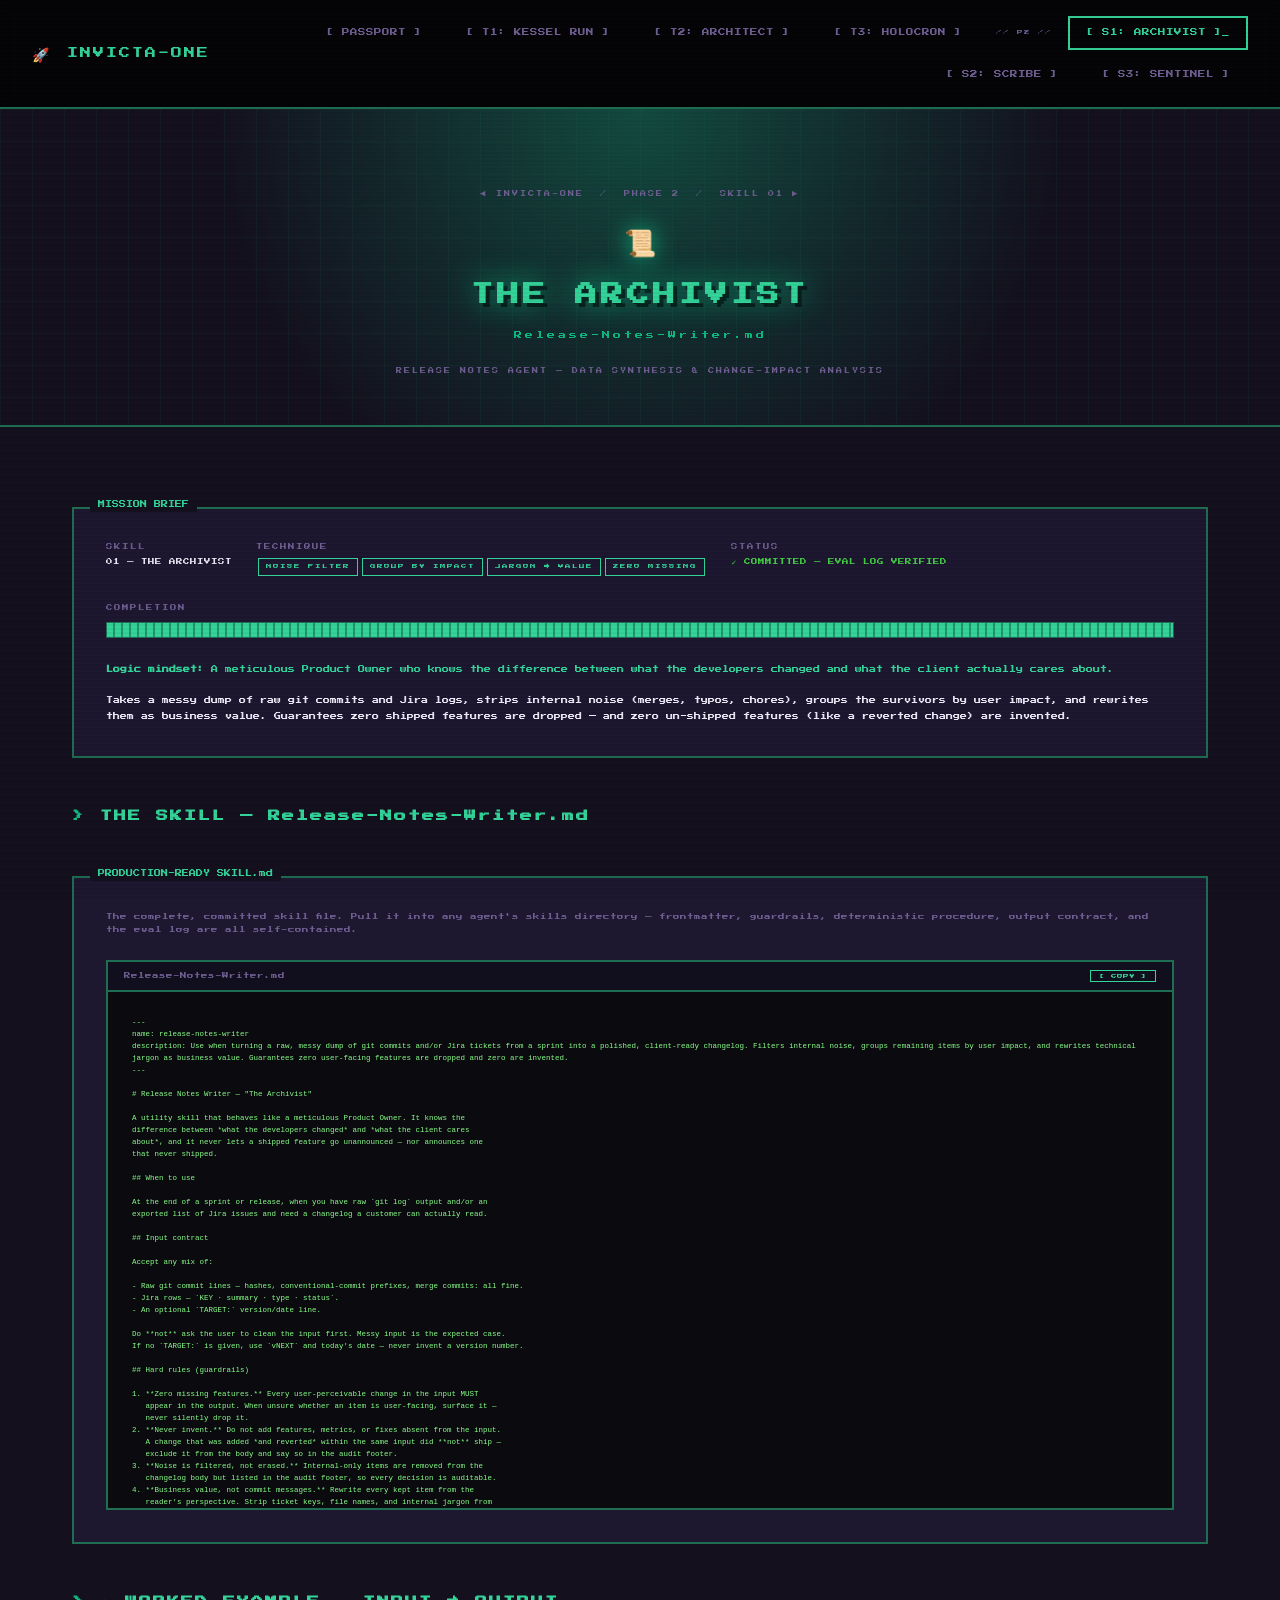
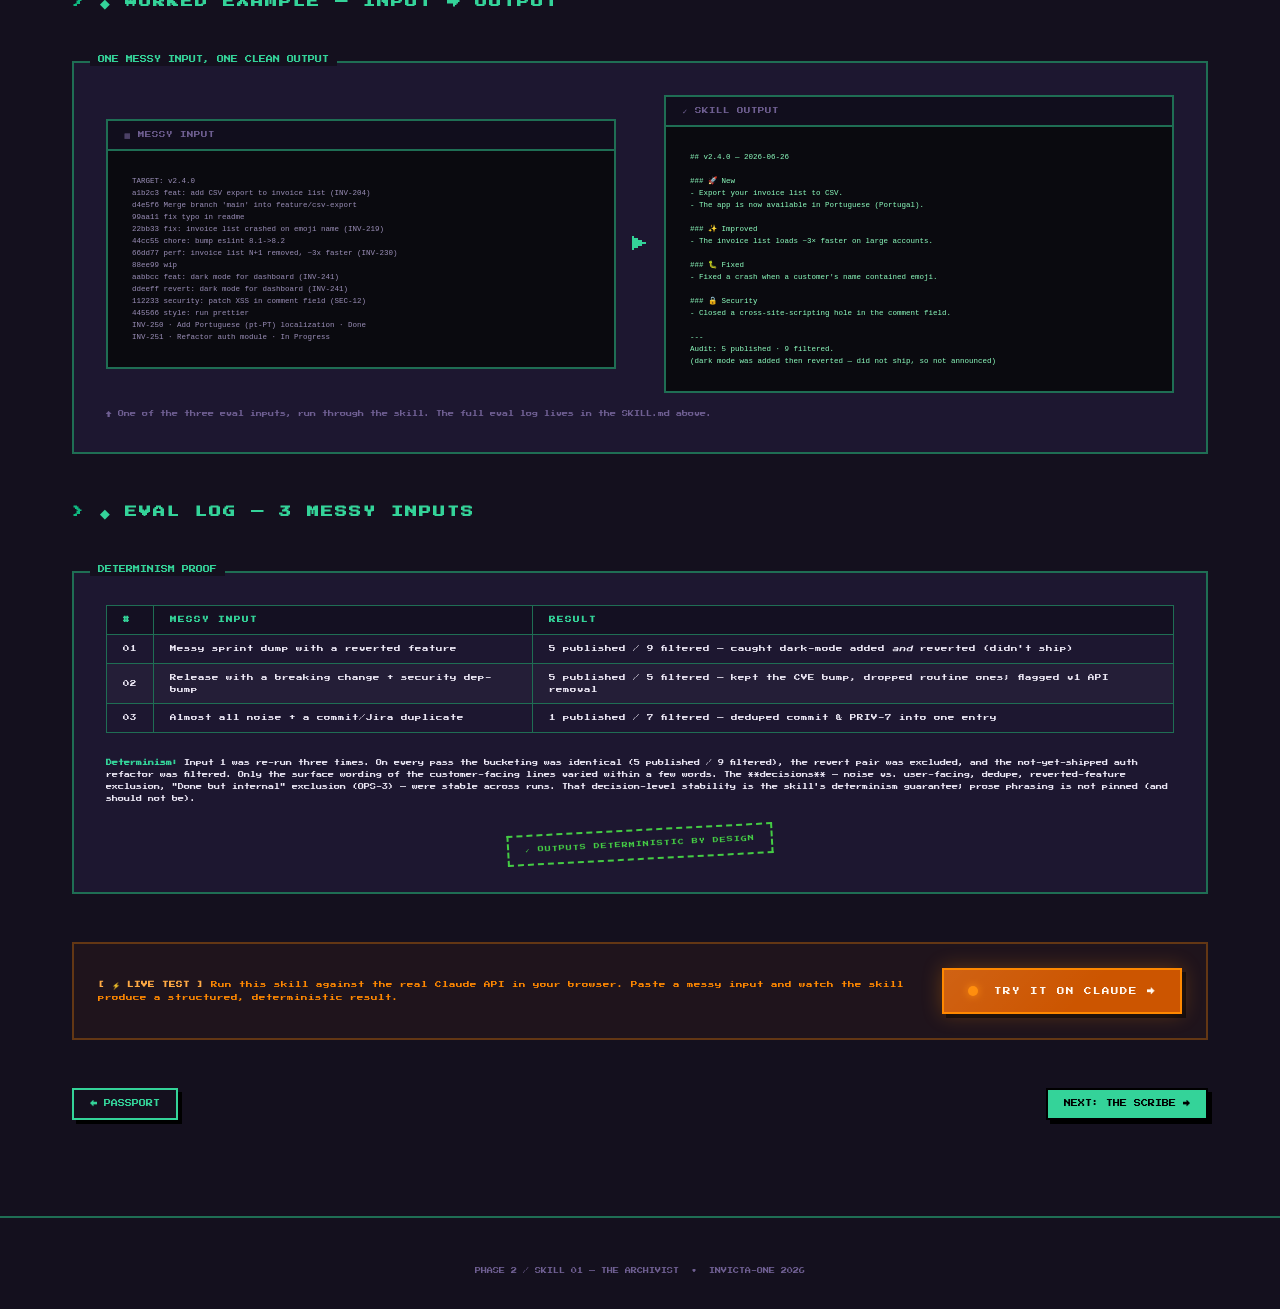
==== commit 219f2992: "Add worked before→after example to each Phase 2 skill page Each skill page now shows one real messy " ====
--- a/phase2-trial-1-archivist.html
+++ b/phase2-trial-1-archivist.html
@@ -300,6 +300,56 @@
 </pre>
     </div>
 
+    <!-- ── Worked Example ─────────────────────────────────── -->
+    <h2 class="section-title" data-animate>◆ WORKED EXAMPLE — INPUT → OUTPUT</h2>
+
+    <div class="content-section" data-label="ONE MESSY INPUT, ONE CLEAN OUTPUT" data-animate>
+      <div class="worked-example">
+        <div class="we-col we-input">
+          <div class="code-block-header"><span>▦ MESSY INPUT</span></div>
+          <pre class="code-block">TARGET: v2.4.0
+a1b2c3 feat: add CSV export to invoice list (INV-204)
+d4e5f6 Merge branch &#x27;main&#x27; into feature/csv-export
+99aa11 fix typo in readme
+22bb33 fix: invoice list crashed on emoji name (INV-219)
+44cc55 chore: bump eslint 8.1-&gt;8.2
+66dd77 perf: invoice list N+1 removed, ~3x faster (INV-230)
+88ee99 wip
+aabbcc feat: dark mode for dashboard (INV-241)
+ddeeff revert: dark mode for dashboard (INV-241)
+112233 security: patch XSS in comment field (SEC-12)
+445566 style: run prettier
+INV-250 · Add Portuguese (pt-PT) localization · Done
+INV-251 · Refactor auth module · In Progress</pre>
+        </div>
+        <div class="we-arrow">▶</div>
+        <div class="we-col we-output">
+          <div class="code-block-header"><span>✓ SKILL OUTPUT</span></div>
+          <pre class="code-block">## v2.4.0 — 2026-06-26
+
+### 🚀 New
+- Export your invoice list to CSV.
+- The app is now available in Portuguese (Portugal).
+
+### ✨ Improved
+- The invoice list loads ~3× faster on large accounts.
+
+### 🐛 Fixed
+- Fixed a crash when a customer&#x27;s name contained emoji.
+
+### 🔒 Security
+- Closed a cross-site-scripting hole in the comment field.
+
+---
+Audit: 5 published · 9 filtered.
+(dark mode was added then reverted — did not ship, so not announced)</pre>
+        </div>
+      </div>
+      <p style="font-size: 0.6rem; color: var(--color-dim); margin-top: var(--s2);">
+        ↑ One of the three eval inputs, run through the skill. The full eval log lives in the SKILL.md above.
+      </p>
+    </div>
+
     <!-- ── Eval Log Summary ───────────────────────────────── -->
     <h2 class="section-title" data-animate>◆ EVAL LOG — 3 MESSY INPUTS</h2>
 
--- a/css/phase2.css
+++ b/css/phase2.css
@@ -89,3 +89,21 @@
   letter-spacing: 1px;
   transform: rotate(-3deg);
 }
+
+/* ── Worked example (before → after) ────────────────────────── */
+.worked-example {
+  display: grid;
+  grid-template-columns: 1fr auto 1fr;
+  gap: var(--s2);
+  align-items: center;
+}
+.we-col { min-width: 0; }
+.we-col .code-block { margin: 0; max-height: 380px; }
+.we-input .code-block { color: #9b8fb8; }   /* raw / faded "before" */
+.we-output .code-block { color: #8effc0; }  /* clean "after" result */
+.we-arrow { font-size: 1.6rem; color: var(--color-accent); text-align: center; }
+
+@media (max-width: 768px) {
+  .worked-example { grid-template-columns: 1fr; }
+  .we-arrow { transform: rotate(90deg); padding: var(--s1) 0; }
+}
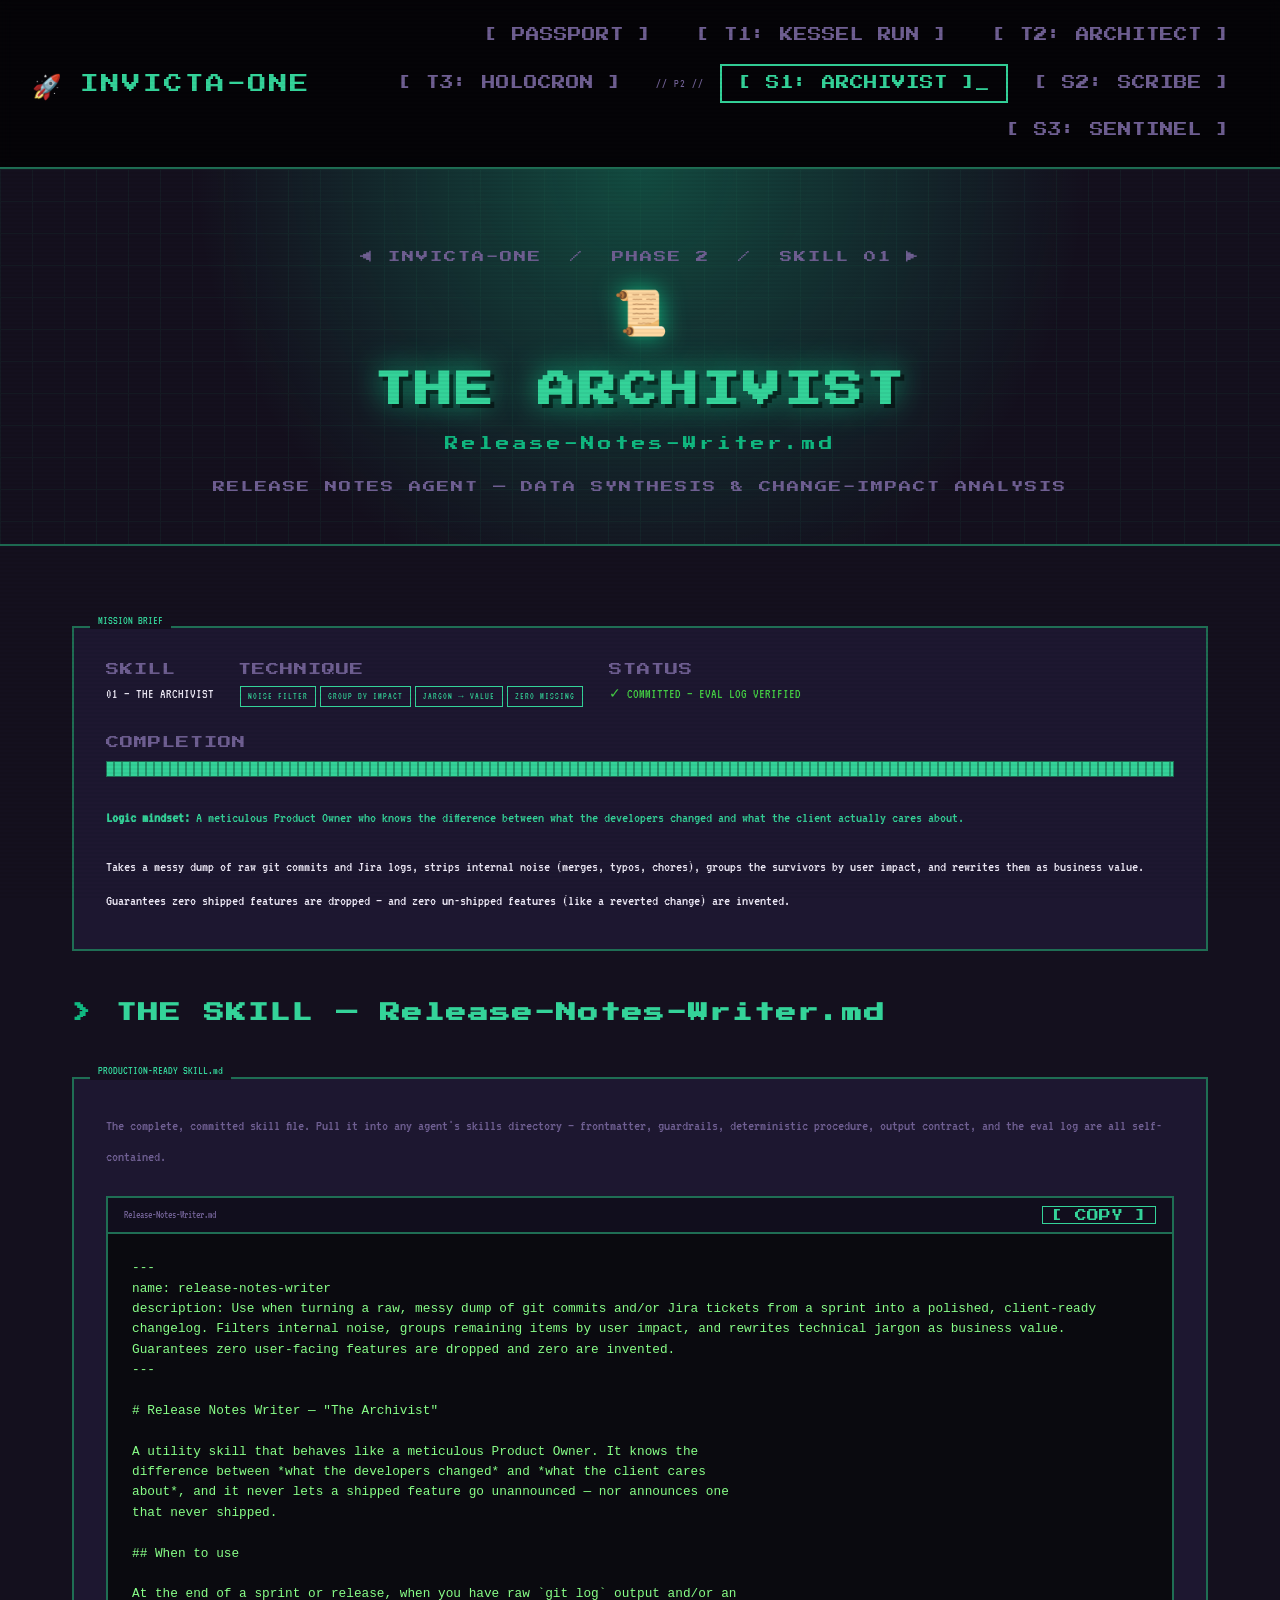
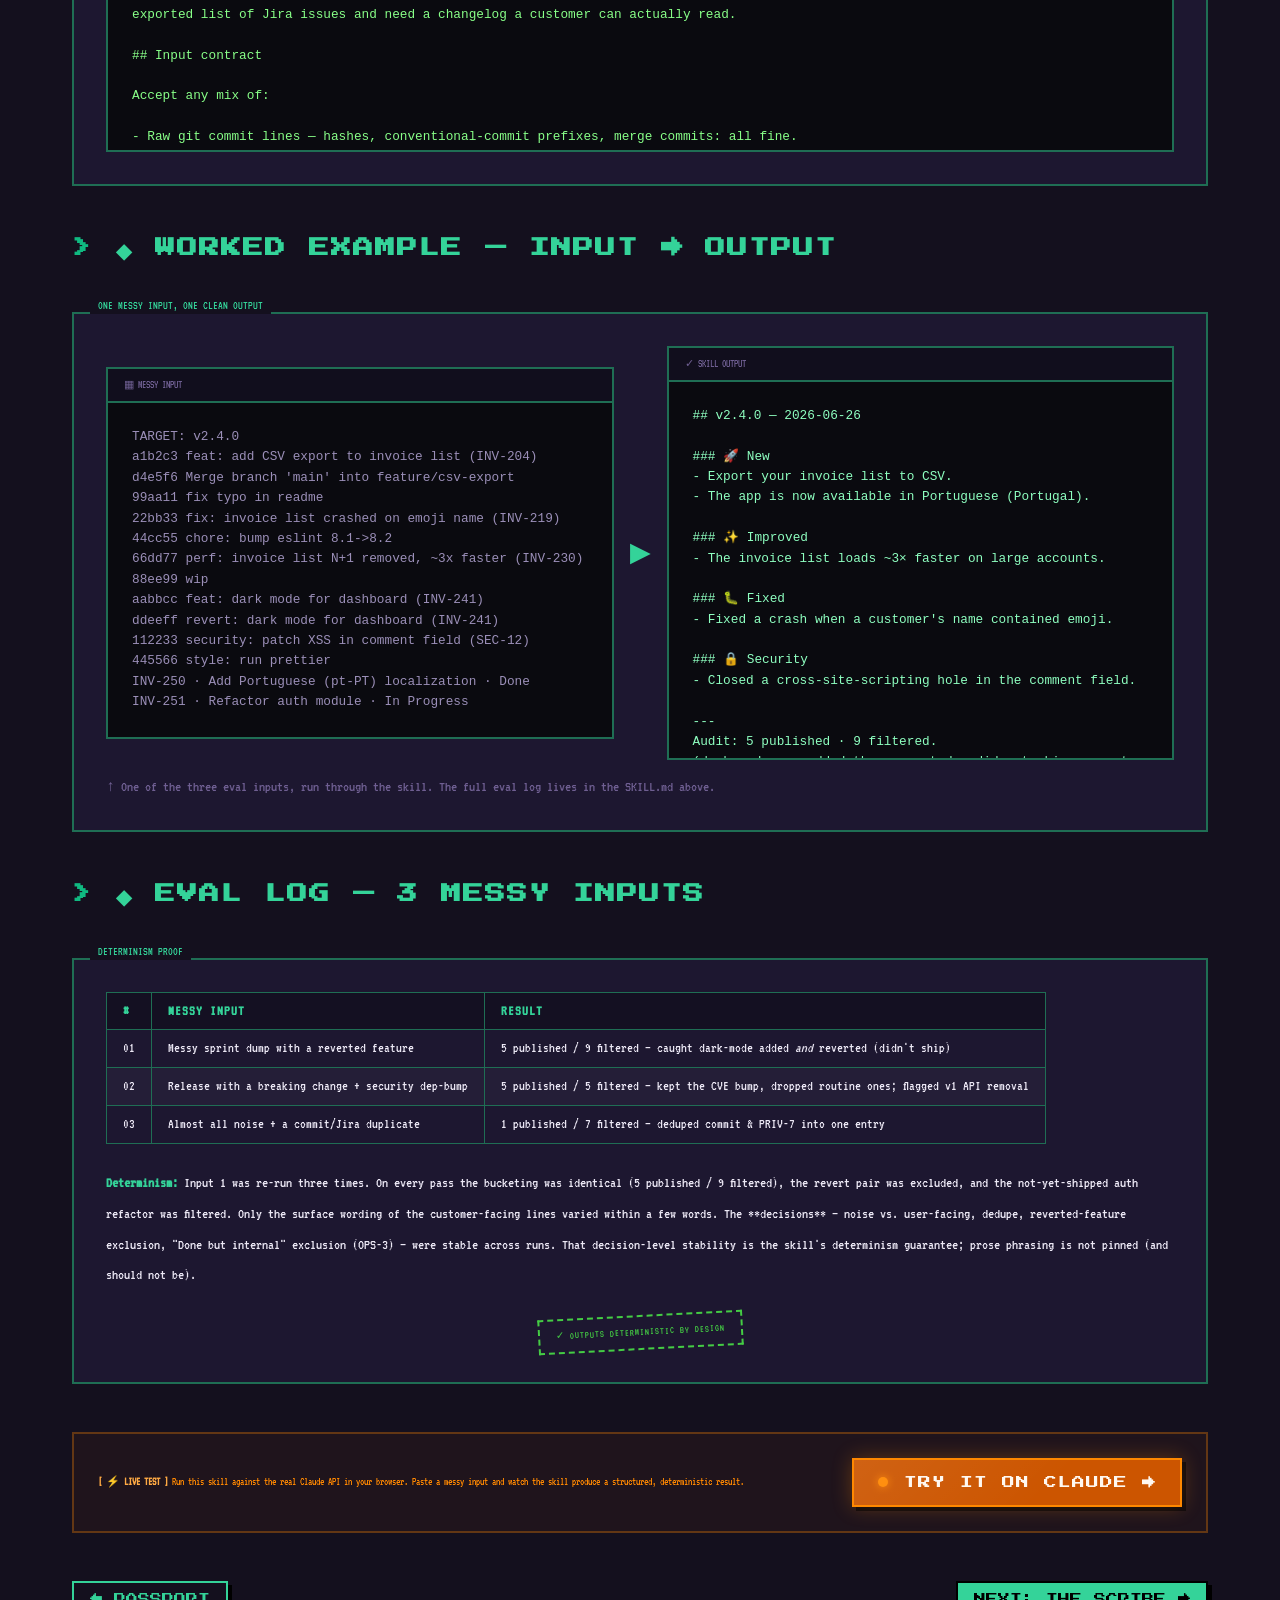
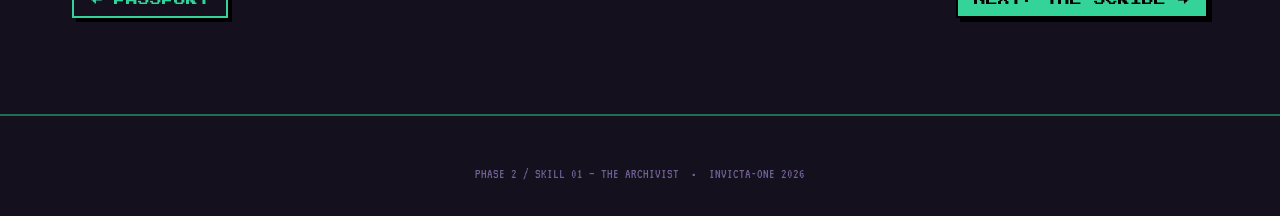
==== commit a12fd453: "fix(ui): bump tiny inline font-sizes + inline contrast in HTML ~60 inline font-size overrides (5-11p" ====
--- a/phase2-trial-1-archivist.html
+++ b/phase2-trial-1-archivist.html
@@ -66,10 +66,10 @@
         <div class="progress-bar"><div class="progress-fill" style="--progress: 100%;"></div></div>
       </div>
 
-      <p style="font-size: 0.7rem; color: var(--color-accent); margin-top: var(--s3); line-height: 2.2;">
+      <p style="font-size: 0.9rem; color: var(--color-accent); margin-top: var(--s3); line-height: 2.2;">
         <strong>Logic mindset:</strong> A meticulous Product Owner who knows the difference between what the developers changed and what the client actually cares about.
       </p>
-      <p style="font-size: 0.7rem; color: var(--color-text); margin-top: var(--s2); line-height: 2.2;">
+      <p style="font-size: 0.9rem; color: var(--color-text); margin-top: var(--s2); line-height: 2.2;">
         Takes a messy dump of raw git commits and Jira logs, strips internal noise (merges, typos, chores), groups the survivors by user impact, and rewrites them as business value. Guarantees zero shipped features are dropped — and zero un-shipped features (like a reverted change) are invented.
       </p>
     </div>
@@ -78,7 +78,7 @@
     <h2 class="section-title" data-animate>THE SKILL — Release-Notes-Writer.md</h2>
 
     <div class="content-section" data-label="PRODUCTION-READY SKILL.md" data-animate>
-      <p style="font-size: 0.65rem; color: var(--color-dim); line-height: 2; margin-bottom: var(--s3);">
+      <p style="font-size: 0.9rem; color: var(--color-dim); line-height: 2; margin-bottom: var(--s3);">
         The complete, committed skill file. Pull it into any agent's skills directory — frontmatter,
         guardrails, deterministic procedure, output contract, and the eval log are all self-contained.
       </p>
@@ -345,7 +345,7 @@
 (dark mode was added then reverted — did not ship, so not announced)</pre>
         </div>
       </div>
-      <p style="font-size: 0.6rem; color: var(--color-dim); margin-top: var(--s2);">
+      <p style="font-size: 0.9rem; color: var(--color-dim); margin-top: var(--s2);">
         ↑ One of the three eval inputs, run through the skill. The full eval log lives in the SKILL.md above.
       </p>
     </div>
@@ -364,7 +364,7 @@
           <tr><td>03</td><td>Almost all noise + a commit/Jira duplicate</td><td>1 published / 7 filtered — deduped commit & PRIV-7 into one entry</td></tr>
         </tbody>
       </table>
-      <p style="font-size: 0.6rem; color: var(--color-text); line-height: 2; margin-top: var(--s3);">
+      <p style="font-size: 0.9rem; color: var(--color-text); line-height: 2; margin-top: var(--s3);">
         <strong style="color: var(--color-accent);">Determinism:</strong> Input 1 was re-run three times. On every pass the bucketing was identical (5 published / 9 filtered), the revert pair was excluded, and the not-yet-shipped auth refactor was filtered. Only the surface wording of the customer-facing lines varied within a few words. The **decisions** — noise vs. user-facing, dedupe, reverted-feature exclusion, "Done but internal" exclusion (OPS-3) — were stable across runs. That decision-level stability is the skill's determinism guarantee; prose phrasing is not pinned (and should not be).
       </p>
       <div style="text-align: center; margin-top: var(--s3);">
--- a/css/base.css
+++ b/css/base.css
@@ -3,7 +3,7 @@
    Shared tokens, utilities, navigation, global animations
    ============================================================ */
 
-@import url('https://fonts.googleapis.com/css2?family=Press+Start+2P&display=swap');
+@import url('https://fonts.googleapis.com/css2?family=Press+Start+2P&family=VT323&display=swap');
 
 /* ── Reset ─────────────────────────────────────────────────── */
 *, *::before, *::after {
@@ -13,22 +13,34 @@
 }
 
 html {
-  font-size: clamp(7px, 0.85vw, 10px);
+  /* ponytail: root drives every rem. Pixel font needs a real base, not 10px. */
+  font-size: clamp(15px, 0.4vw + 13px, 17px);
   scroll-behavior: smooth;
 }
 
 body {
-  font-family: 'Press Start 2P', monospace;
+  /* Body copy in a legible pixel font (VT323); Press Start 2P is display-only. */
+  font-family: var(--font-body);
   background-color: var(--color-bg);
   color: var(--color-text);
   min-height: 100vh;
-  line-height: 1.8;
+  font-size: 1.15rem;
+  line-height: 1.45;
   image-rendering: pixelated;
+}
+
+/* Press Start 2P stays for display + chrome only (it's unreadable as body copy) */
+h1, h2, h3, h4, h5, h6,
+.hero-title, .hero-subtitle, .hero-meta,
+.section-title, .stat-number, .label, .badge,
+.nav-logo {
+  font-family: var(--font-pixel);
 }
 
 /* ── Design Tokens (overridden per theme) ───────────────────── */
 :root {
   --font-pixel: 'Press Start 2P', monospace;
+  --font-body:  'VT323', 'Courier New', monospace;
 
   /* Spacing */
   --s1: 8px;
@@ -45,7 +57,7 @@
   --color-surface: #0f2050;
   --color-border:  #c9a84c;
   --color-text:    #f5e6c8;
-  --color-dim:     #7a6a40;
+  --color-dim:     #b3a06a;
   --color-danger:  #ff4444;
   --color-success: #44cc44;
   --color-warn:    #ffaa00;
@@ -440,7 +452,7 @@
 }
 
 .hero-meta {
-  font-size: 0.6rem;
+  font-size: 0.72rem;
   color: var(--color-dim);
   letter-spacing: 2px;
   margin-top: var(--s2);
@@ -634,3 +646,19 @@
 .tooltip-wrapper:hover .tooltip-content {
   display: block;
 }
+
+/* ── Readability pass ───────────────────────────────────────────
+   Minimum legible sizes. Press Start 2P is chunky; VT323 body copy
+   reads small below ~14px. These override the tiny defaults above. */
+.nav-links li a   { font-size: 0.8rem;  }
+.nav-phase-sep    { font-size: 0.7rem;  }
+.label            { font-size: 0.78rem; }
+.badge            { font-size: 0.72rem; }
+.copy-btn         { font-size: 0.7rem;  }
+.panel-tab        { font-size: 0.72rem; }
+.panel-content    { font-size: 0.85rem; line-height: 1.6; }
+.pixel-table      { font-size: 0.85rem; }
+.mission-meta     { font-size: 0.82rem; }
+.stat-label       { font-size: 0.82rem; line-height: 1.5; }
+.pixel-footer     { font-size: 0.82rem; }
+.tooltip-content  { font-size: 0.82rem; line-height: 1.5; }
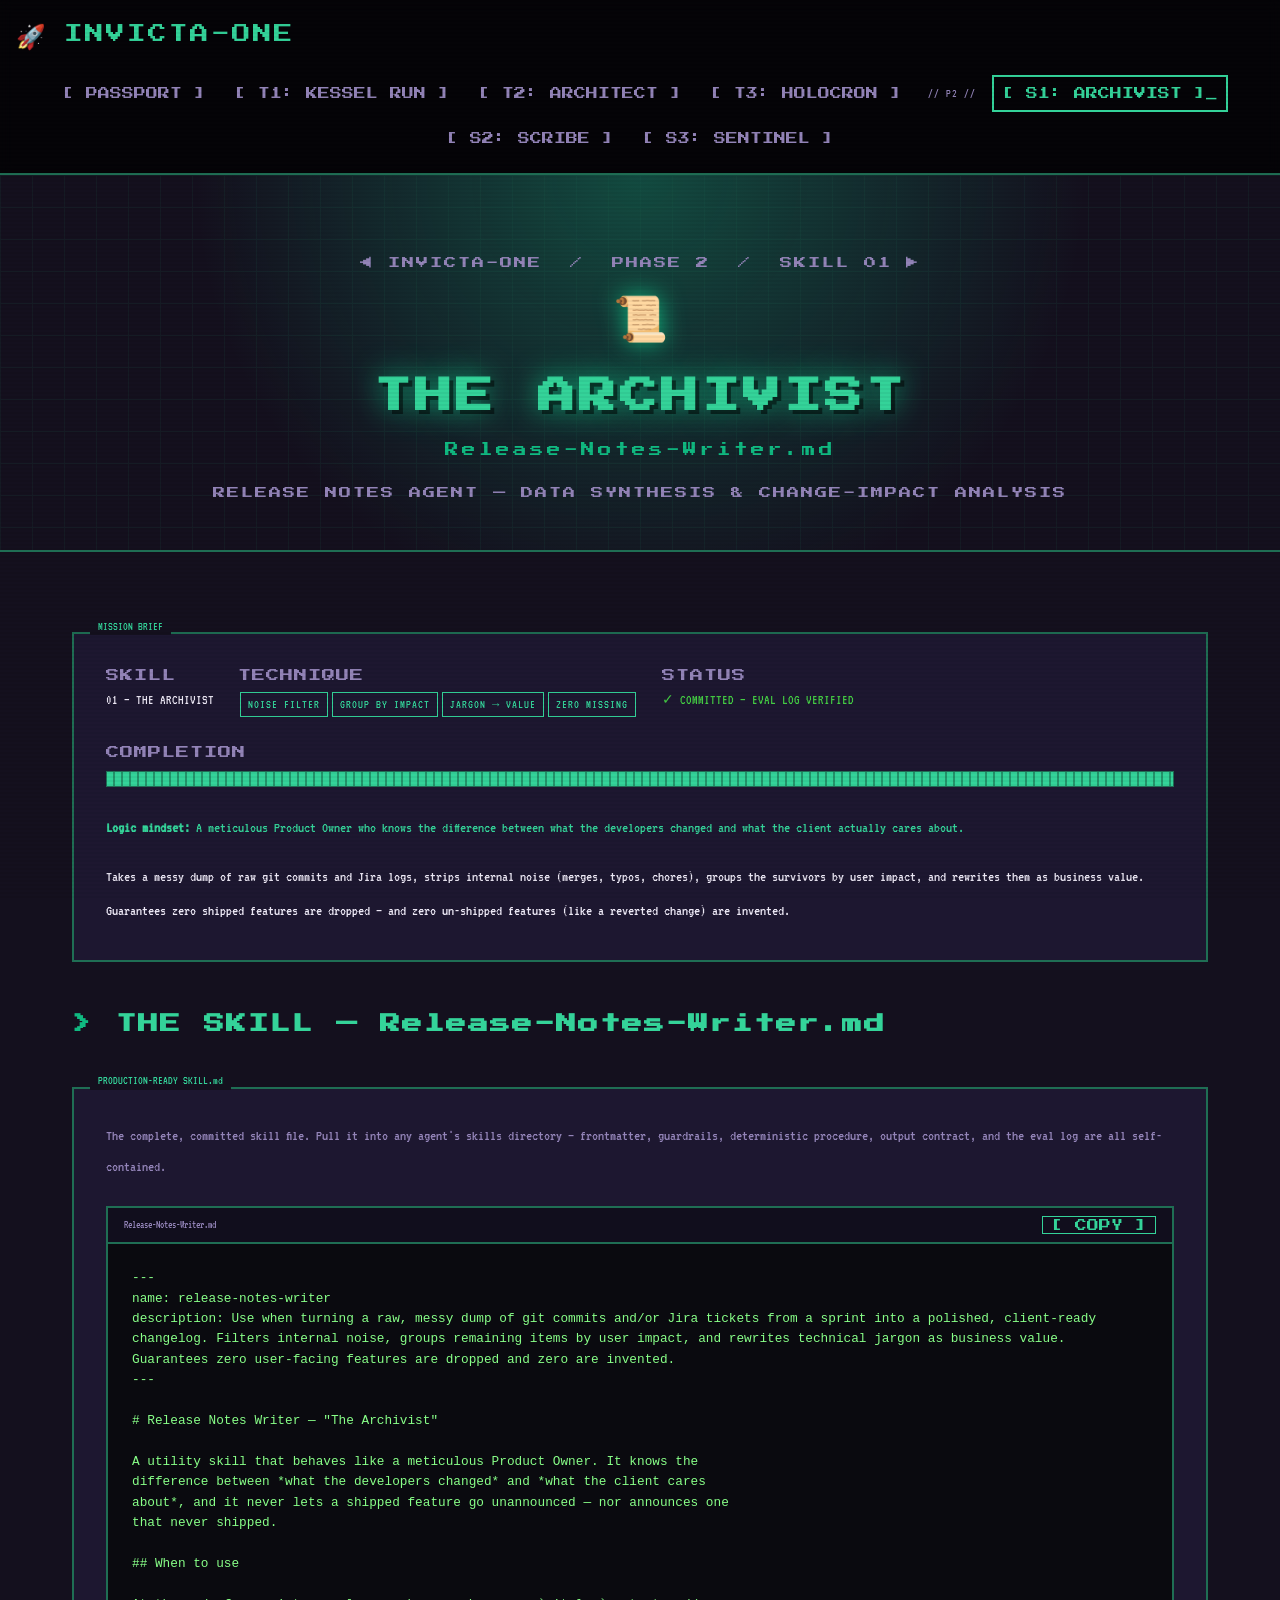
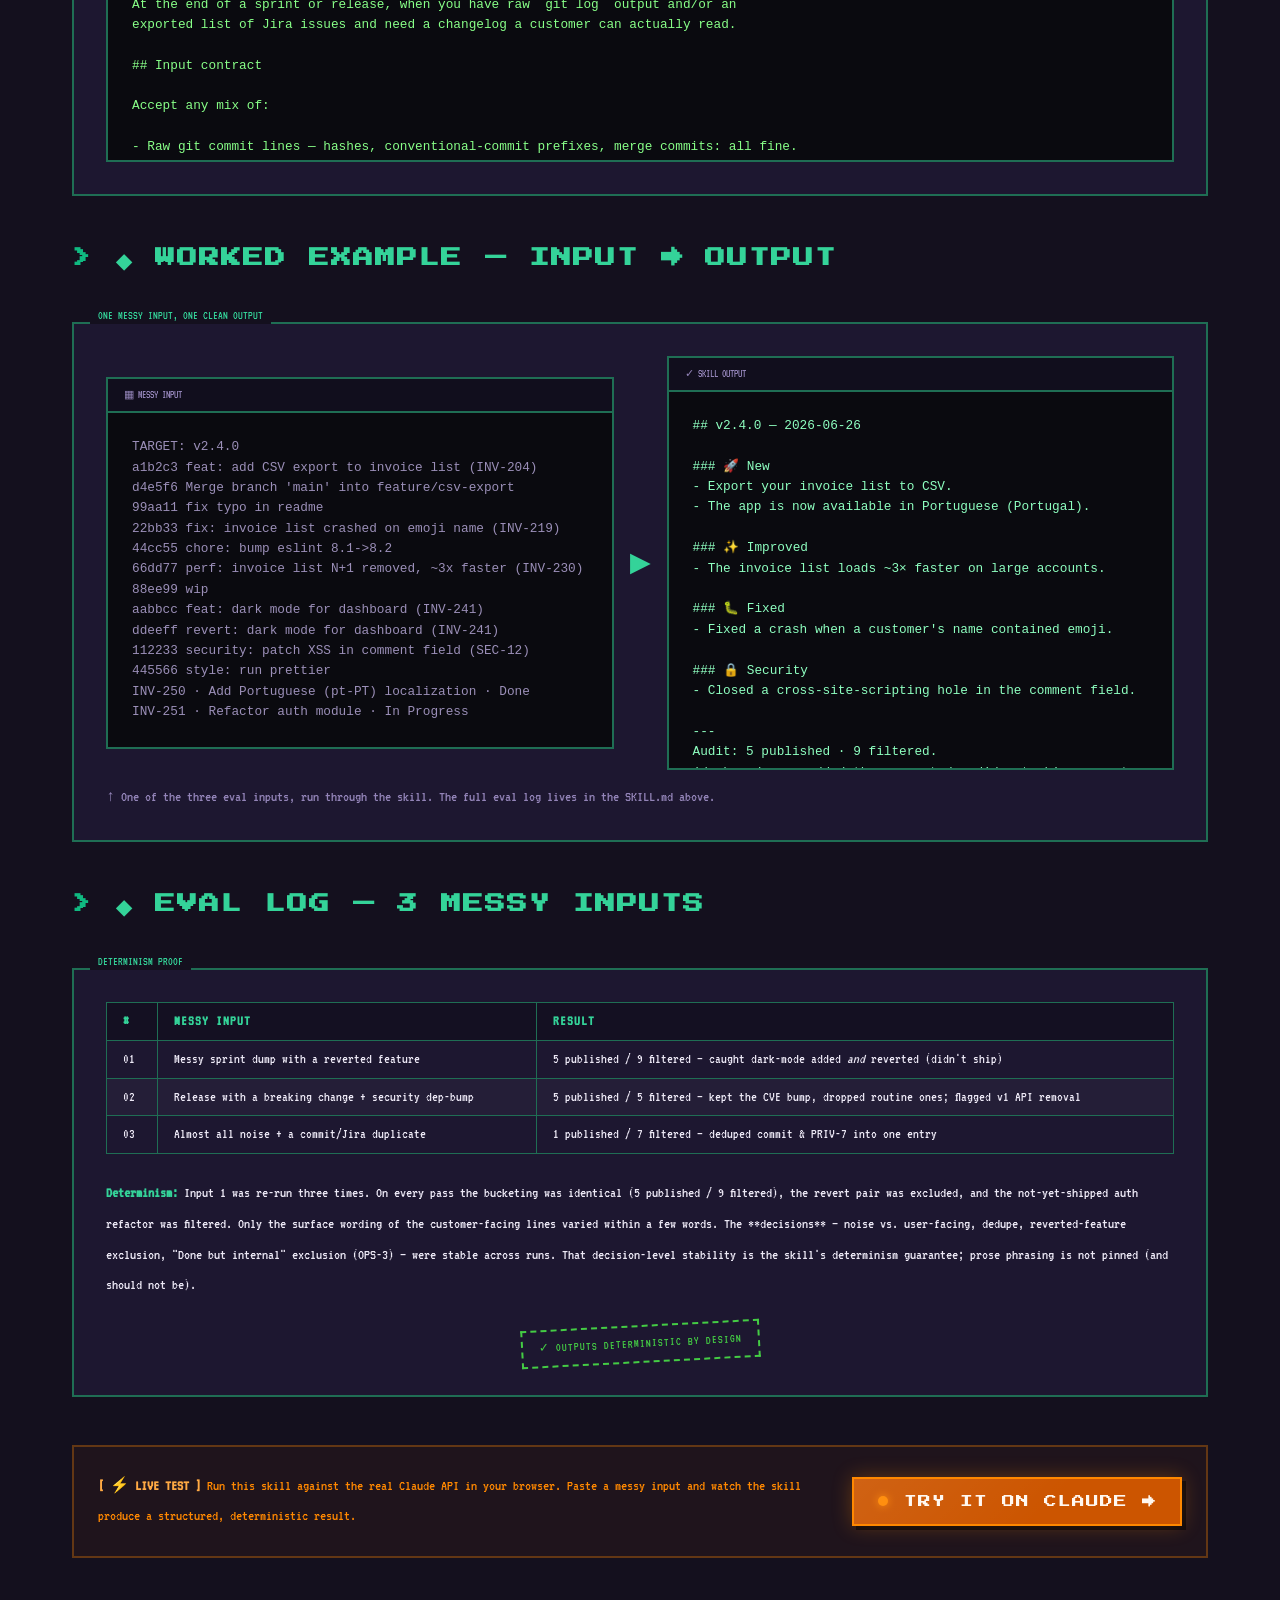
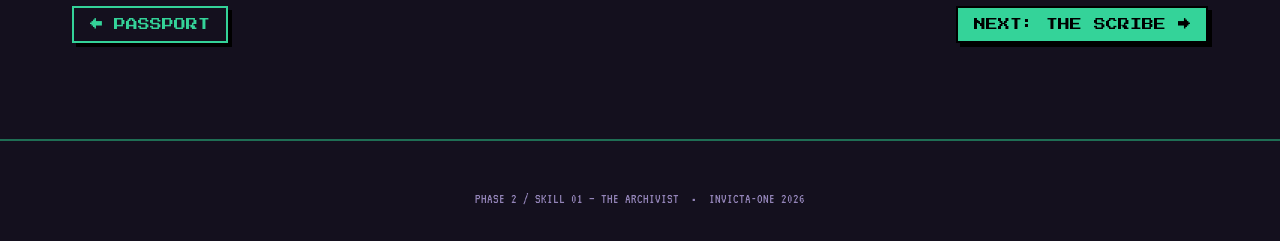
==== commit 3532ea37: "fix(ui): stop tooltip clipping + mobile overflow in tables/grids Tables were display:block + overflo" ====
--- a/phase2-trial-1-archivist.html
+++ b/phase2-trial-1-archivist.html
@@ -354,6 +354,7 @@
     <h2 class="section-title" data-animate>◆ EVAL LOG — 3 MESSY INPUTS</h2>
 
     <div class="content-section" data-label="DETERMINISM PROOF" data-animate>
+      <div class="table-scroll">
       <table class="pixel-table" id="eval-table-archivist">
         <thead>
           <tr><th>#</th><th>MESSY INPUT</th><th>RESULT</th></tr>
@@ -364,6 +365,7 @@
           <tr><td>03</td><td>Almost all noise + a commit/Jira duplicate</td><td>1 published / 7 filtered — deduped commit & PRIV-7 into one entry</td></tr>
         </tbody>
       </table>
+      </div>
       <p style="font-size: 0.9rem; color: var(--color-text); line-height: 2; margin-top: var(--s3);">
         <strong style="color: var(--color-accent);">Determinism:</strong> Input 1 was re-run three times. On every pass the bucketing was identical (5 published / 9 filtered), the revert pair was excluded, and the not-yet-shipped auth refactor was filtered. Only the surface wording of the customer-facing lines varied within a few words. The **decisions** — noise vs. user-facing, dedupe, reverted-feature exclusion, "Done but internal" exclusion (OPS-3) — were stable across runs. That decision-level stability is the skill's determinism guarantee; prose phrasing is not pinned (and should not be).
       </p>
--- a/css/base.css
+++ b/css/base.css
@@ -88,10 +88,10 @@
   backdrop-filter: blur(6px);
   -webkit-backdrop-filter: blur(6px);
   border-bottom: 2px solid var(--color-border);
-  padding: var(--s2) var(--s4);
+  padding: var(--s2);
   display: flex;
   align-items: center;
-  gap: var(--s4);
+  gap: var(--s3);
   flex-wrap: wrap;
 }
 
@@ -115,8 +115,9 @@
   list-style: none;
   gap: var(--s1);
   flex-wrap: wrap;
-  flex: 1;
-  justify-content: flex-end;
+  /* Own full-width centered row below the logo — too many items to share a row */
+  flex: 1 1 100%;
+  justify-content: center;
 }
 
 .nav-links li a {
@@ -124,7 +125,7 @@
   font-size: 0.75rem;
   color: var(--color-dim);
   text-decoration: none;
-  padding: var(--s1) var(--s2);
+  padding: var(--s1);
   border: 2px solid transparent;
   display: inline-block;
   transition: color 0.1s, border-color 0.1s;
@@ -235,11 +236,16 @@
 
 @media (max-width: 768px) {
   .two-col {
-    grid-template-columns: 1fr;
+    /* !important to beat inline grid-template-columns on the card grids */
+    grid-template-columns: 1fr !important;
   }
 
   .page-wrapper {
     padding: var(--s2);
+  }
+
+  .table-scroll {
+    overflow-x: auto;
   }
 }
 
@@ -310,9 +316,13 @@
   width: 100%;
   border-collapse: collapse;
   font-size: 0.65rem;
-  overflow-x: auto;
-  display: block;
-}
+}
+
+/* .table-scroll wraps wide tables. Desktop: overflow stays visible (default)
+   so cell tooltips can escape the table box — overflow:auto would clip them
+   even with no scrollbar. Mobile: the max-width media query turns on
+   overflow-x:auto for horizontal scroll. (No desktop rule here on purpose —
+   a later `overflow:visible` would override the media query.) */
 
 .pixel-table th,
 .pixel-table td {
@@ -650,7 +660,7 @@
 /* ── Readability pass ───────────────────────────────────────────
    Minimum legible sizes. Press Start 2P is chunky; VT323 body copy
    reads small below ~14px. These override the tiny defaults above. */
-.nav-links li a   { font-size: 0.8rem;  }
+.nav-links li a   { font-size: 0.7rem;  }
 .nav-phase-sep    { font-size: 0.7rem;  }
 .label            { font-size: 0.78rem; }
 .badge            { font-size: 0.72rem; }
--- a/css/phase2.css
+++ b/css/phase2.css
@@ -10,7 +10,7 @@
   --color-bg:      #14101e;
   --color-surface: #1d1730;
   --color-text:    #ece8f5;
-  --color-dim:     #6f5f92;
+  --color-dim:     #9384b8; /* was #6f5f92 (3.32:1 — failed AA); lightened, same purple hue, 5.55:1 on bg */
   --color-primary: #8b5cf6;
   --color-accent:  #b794f6;
   --color-border:  #3a2f55;
@@ -58,7 +58,7 @@
 /* ── Skill tags (technique chips) ───────────────────────────── */
 .skill-tag {
   display: inline-block;
-  font-size: 0.55rem;
+  font-size: 0.72rem; /* was 0.55rem (~8–9px, too small); badge floor */
   padding: 3px 7px;
   margin: 2px;
   color: var(--color-accent);
@@ -70,7 +70,7 @@
 /* ── Verdict badges (Code Sentinel eval summary) ────────────── */
 .verdict-badge {
   display: inline-block;
-  font-size: 0.55rem;
+  font-size: 0.72rem; /* was 0.55rem (~8–9px, too small); badge floor */
   padding: 3px 7px;
   border: 1px solid currentColor;
   white-space: nowrap;
@@ -85,7 +85,7 @@
   border: 2px dashed var(--color-success);
   color: var(--color-success);
   padding: var(--s1) var(--s2);
-  font-size: 0.6rem;
+  font-size: 0.72rem; /* was 0.6rem (~9–10px, too small); stamp/badge floor */
   letter-spacing: 1px;
   transform: rotate(-3deg);
 }
--- a/css/try-it.css
+++ b/css/try-it.css
@@ -111,7 +111,7 @@
   display: inline-flex;
   align-items: center;
   gap: 6px;
-  font-size: 0.6rem;
+  font-size: 0.72rem;
   padding: 3px 8px;
   background: #cc5500;
   border: 1px solid #ff8800;
@@ -132,7 +132,7 @@
 
 .try-it-close {
   font-family: var(--font-pixel);
-  font-size: 0.65rem;
+  font-size: 0.72rem;
   background: transparent;
   color: #888;
   border: 1px solid #444;
@@ -175,7 +175,7 @@
 }
 
 .apikey-label {
-  font-size: 0.6rem;
+  font-size: 0.72rem;
   color: #ff8800;
   white-space: nowrap;
 }
@@ -200,7 +200,7 @@
 
 .apikey-save-btn {
   font-family: var(--font-pixel);
-  font-size: 0.55rem;
+  font-size: 0.72rem;
   background: #cc5500;
   color: #fff;
   border: 1px solid #ff8800;
@@ -213,14 +213,14 @@
 .apikey-save-btn:hover { background: #e06000; }
 
 .apikey-status {
-  font-size: 0.55rem;
+  font-size: 0.72rem;
   color: #44cc44;
   white-space: nowrap;
 }
 
 .apikey-hint {
-  font-size: 0.55rem;
-  color: #666;
+  font-size: 0.72rem;
+  color: #999;
   margin-top: 4px;
   line-height: 1.8;
 }
@@ -236,14 +236,14 @@
 }
 
 .system-prompt-toggle .spt-label {
-  font-size: 0.6rem;
+  font-size: 0.72rem;
   color: #888;
   letter-spacing: 1px;
 }
 
 .system-prompt-toggle .spt-arrow {
-  font-size: 0.6rem;
-  color: #555;
+  font-size: 0.72rem;
+  color: #999;
   transition: transform 0.2s;
 }
 
@@ -255,7 +255,7 @@
   border: 1px solid #222;
   padding: var(--s2);
   font-family: 'Courier New', monospace;
-  font-size: 0.65rem;
+  font-size: 0.9rem;
   color: #44aa44;
   white-space: pre-wrap;
   max-height: 160px;
@@ -269,7 +269,7 @@
 /* ── User input ─────────────────────────────────────────────── */
 .input-section label {
   display: block;
-  font-size: 0.6rem;
+  font-size: 0.72rem;
   color: #888;
   margin-bottom: 6px;
   letter-spacing: 1px;
@@ -329,8 +329,8 @@
 }
 
 .send-note {
-  font-size: 0.55rem;
-  color: #555;
+  font-size: 0.72rem;
+  color: #999;
   line-height: 1.8;
 }
 
@@ -350,7 +350,7 @@
   padding: var(--s1) var(--s2);
   background: rgba(255,136,0,0.06);
   border-bottom: 1px solid #222;
-  font-size: 0.6rem;
+  font-size: 0.72rem;
   color: #ff8800;
 }
 
@@ -419,7 +419,7 @@
 
 .try-it-banner-text {
   flex: 1;
-  font-size: 0.65rem;
+  font-size: 0.9rem;
   color: #ff8800;
   line-height: 2;
   min-width: 200px;
